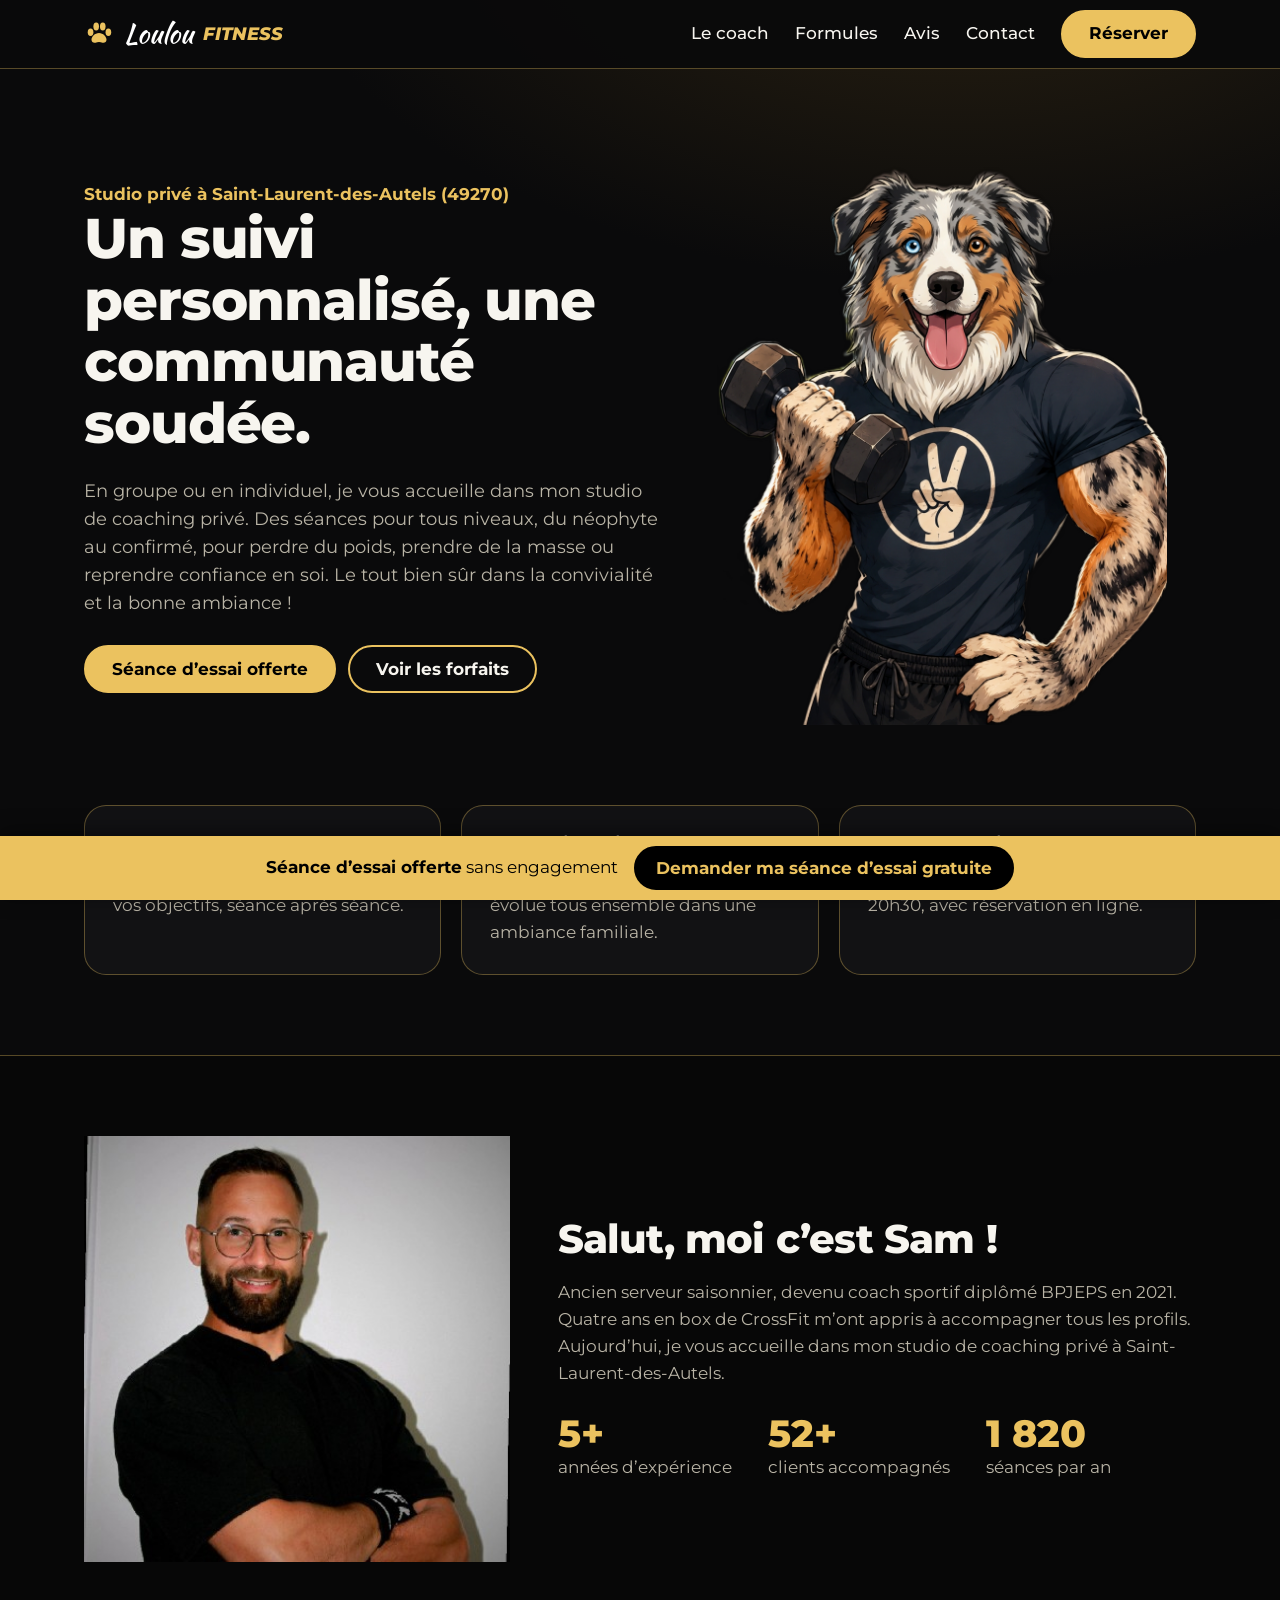
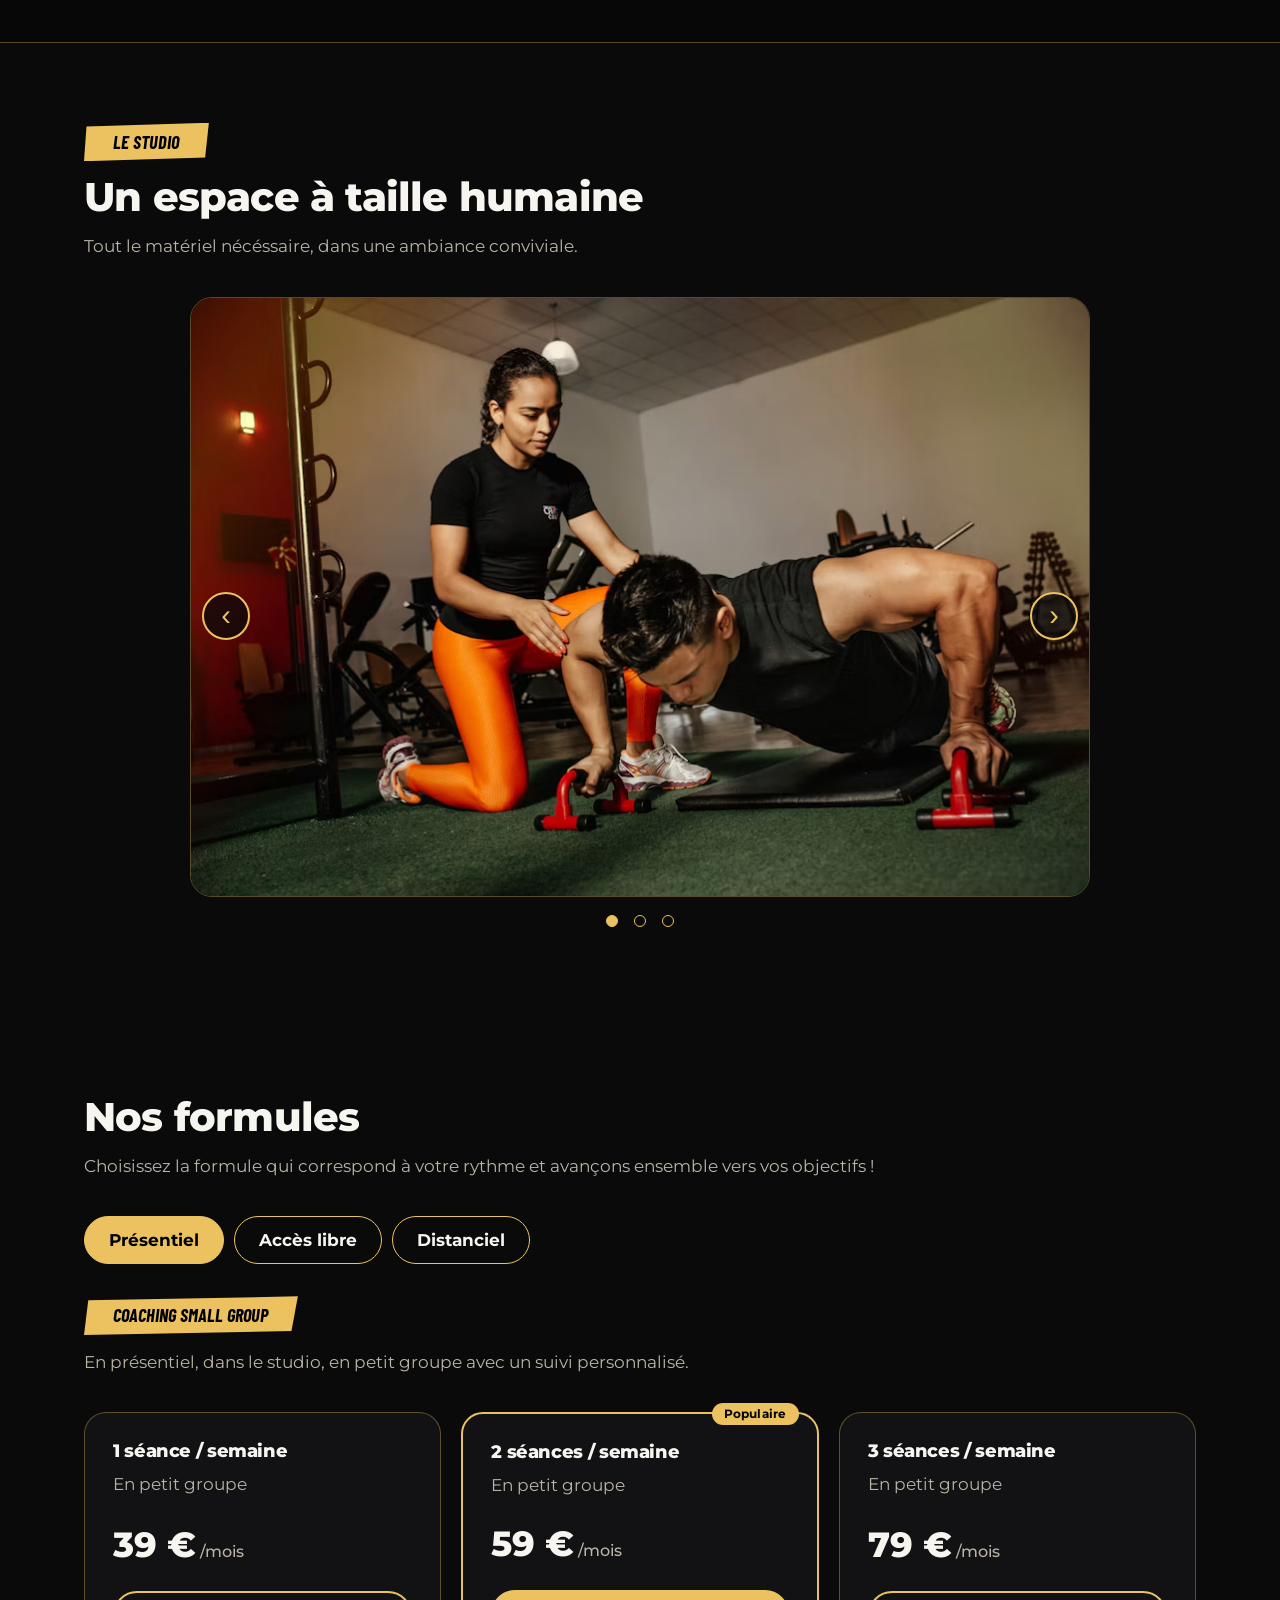
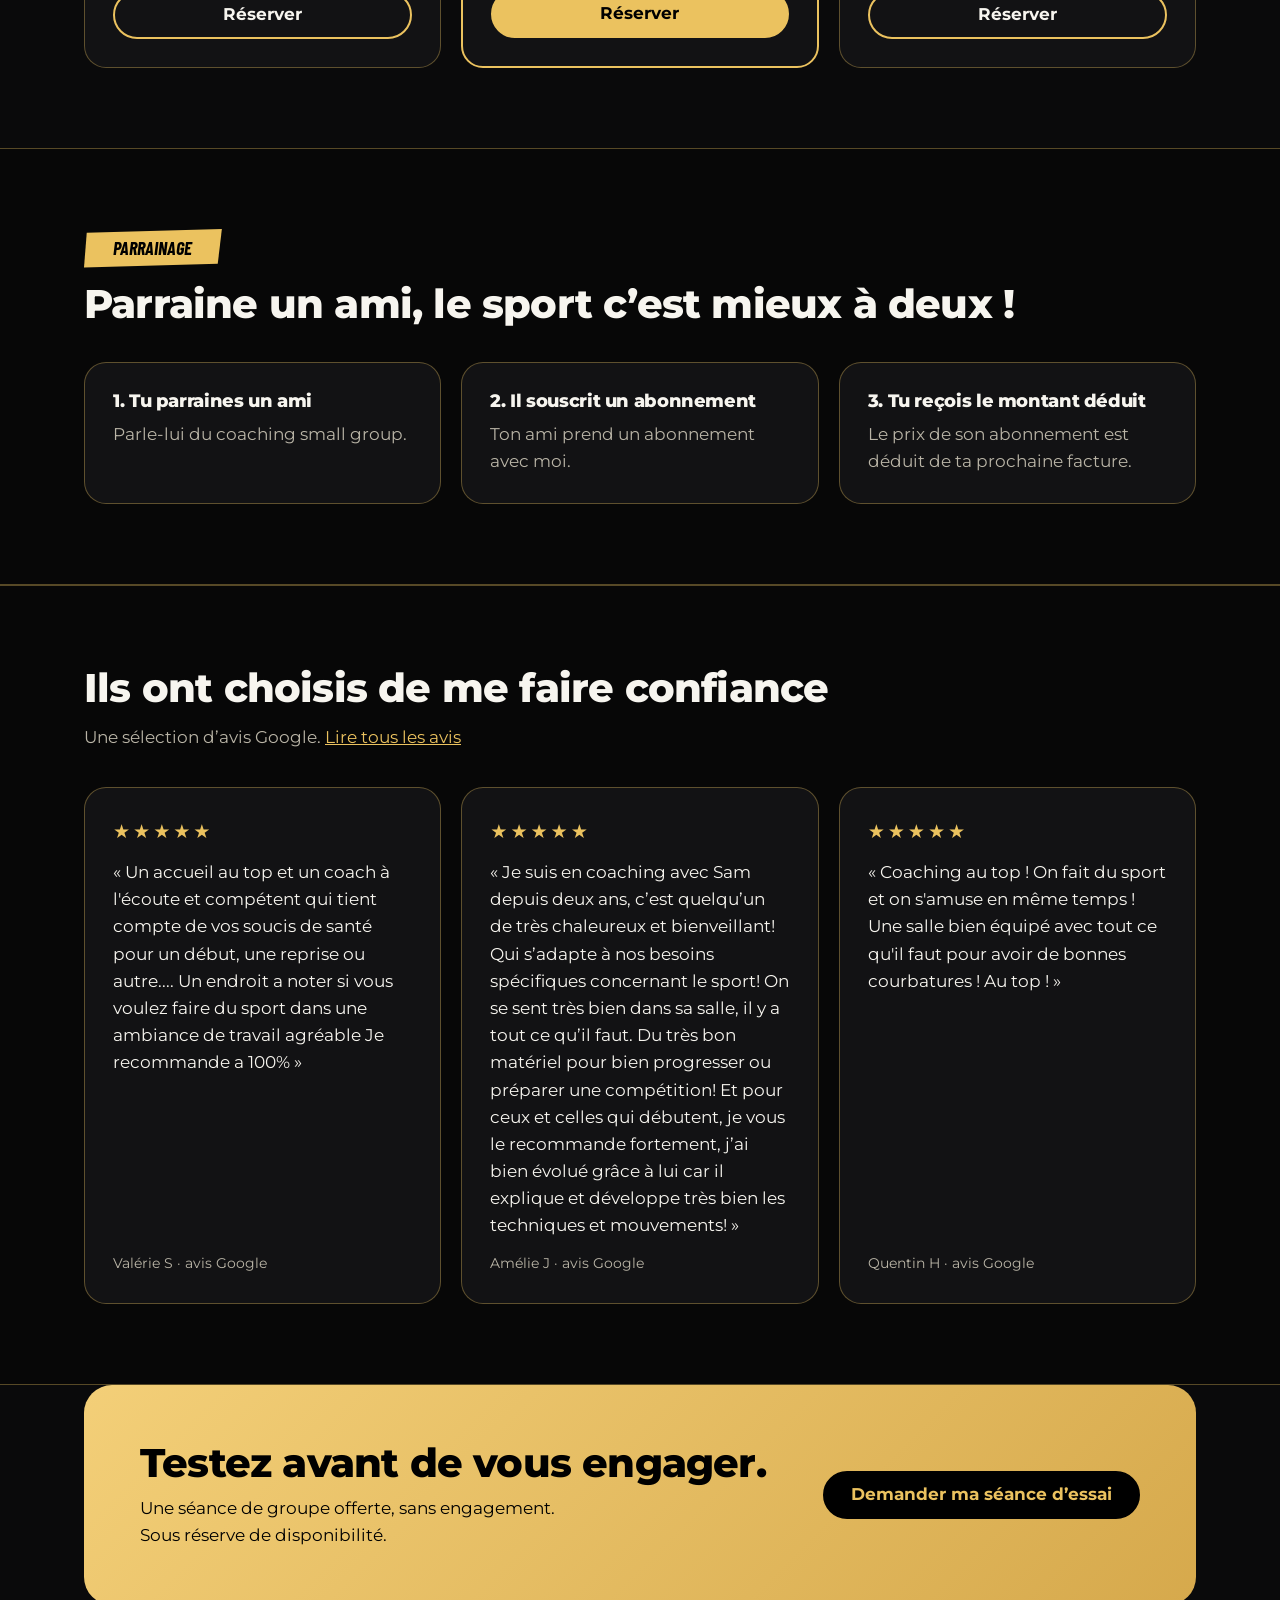
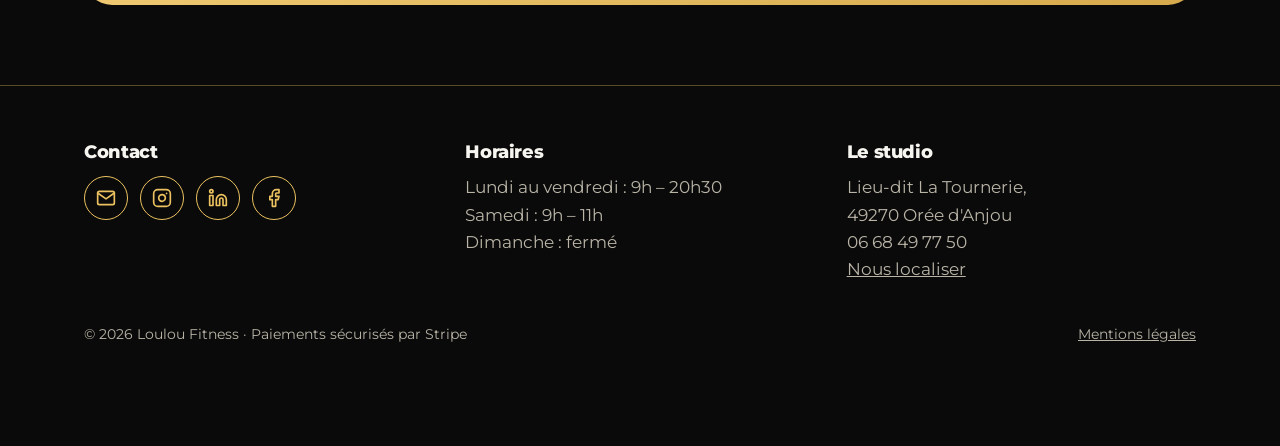
==== index.html @ 38717e37 "initialisation site vitrine 1.2_responsive" ====
<!doctype html>
<html lang="fr">
  <head>
    <meta charset="utf-8" />
    <meta name="viewport" content="width=device-width, initial-scale=1" />
    <title>Loulou Fitness | Coach sportif</title>
    <meta
      name="description"
      content="Coach sportif à Saint-Laurent-des-Autels (49270) : coaching individuel ou en petit groupe, tous niveaux, dans un studio privé. Séance d’essai offerte."
    />
    <link rel="canonical" href="https://loulou-fitness.fr/" />
    <meta name="theme-color" content="#000000" />
    <meta property="og:type" content="website" />
    <meta property="og:locale" content="fr_FR" />
    <meta
      property="og:title"
      content="Loulou Fitness – Coach sportif à Saint-Laurent-des-Autels"
    />
    <meta
      property="og:description"
      content="Coaching individuel ou en groupe, tous niveaux, studio privé. Séance d’essai offerte."
    />
    <meta property="og:url" content="https://loulou-fitness.fr/" />
    <!-- À ajouter : une image 1200x630 dans assets/og.jpg -->
    <meta
      property="og:image"
      content="https://loulou-fitness.fr/assets/og.jpg"
    />
    <link rel="icon" href="assets/loulou-fitness_img.png" type="image/png" />
    <link rel="preconnect" href="https://fonts.googleapis.com" />
    <link rel="preconnect" href="https://fonts.gstatic.com" crossorigin />
    <link
      href="https://fonts.googleapis.com/css2?family=Barlow+Condensed:ital,wght@1,700&family=Kaushan+Script&family=Montserrat:ital,wght@0,500;0,700;0,800;1,800&display=swap"
      rel="stylesheet"
    />
    <link rel="stylesheet" href="style.css" />
    <script type="application/ld+json">
      {
        "@context": "https://schema.org",
        "@type": "HealthClub",
        "name": "Loulou Fitness",
        "url": "https://loulou-fitness.fr/",
        "telephone": "+33668497750",
        "email": "samuel.b1992@gmail.com",
        "description": "Coach sportif diplômé BPJEPS : coaching individuel et en petit groupe dans un studio privé.",
        "address": {
          "@type": "PostalAddress",
          "addressLocality": "Saint-Laurent-des-Autels",
          "postalCode": "49270",
          "addressCountry": "FR"
        },
        "openingHoursSpecification": [
          {
            "@type": "OpeningHoursSpecification",
            "dayOfWeek": [
              "Monday",
              "Tuesday",
              "Wednesday",
              "Thursday",
              "Friday"
            ],
            "opens": "09:00",
            "closes": "20:30"
          },
          {
            "@type": "OpeningHoursSpecification",
            "dayOfWeek": "Saturday",
            "opens": "09:00",
            "closes": "11:00"
          }
        ],
        "sameAs": ["https://www.instagram.com/samb_coach/"]
      }
    </script>
  </head>

  <body>
    <a class="skip" href="#main">Aller au contenu</a>
    <header class="top">
      <div class="wrap">
        <a class="logo" href="/" aria-label="Loulou Fitness, accueil"
          ><svg viewBox="0 0 32 32" width="30" height="30" aria-hidden="true">
            <g fill="#ebc25f">
              <ellipse cx="7" cy="14" rx="3" ry="4" />
              <ellipse cx="13" cy="8" rx="3" ry="4.2" />
              <ellipse cx="20" cy="8" rx="3" ry="4.2" />
              <ellipse cx="26" cy="14" rx="3" ry="4" />
              <path
                d="M16 15c-4.5 0-8 4-8 7.2 0 2.6 2.2 3.6 4.3 3.1 1.2-.3 2.4-.7 3.7-.7s2.500.4 3.700.7c2.100.5 4.300-.5 4.300-3.100C24 19 20.500 15 16 15z"
              />
            </g></svg
          ><span class="script">Loulou</span> <b>FITNESS</b></a
        >
        <nav aria-label="Navigation principale">
          <a href="#coach">Le coach</a><a href="#forfaits">Formules</a
          ><a href="#avis">Avis</a><a href="#contact">Contact</a>
          <a href="https://reservation.loulou-fitness.fr" class="btn"
            >Réserver</a
          >
        </nav>
      </div>
    </header>

    <main id="main">
      <section>
        <div class="wrap hero">
          <div>
            <p class="y">
              <strong>Studio privé à Saint-Laurent-des-Autels (49270)</strong>
            </p>
            <h1>Un suivi personnalisé, une communauté soudée.</h1>
            <p class="lead muted">
              En groupe ou en individuel, je vous accueille dans mon studio de
              coaching privé. Des séances pour tous niveaux, du néophyte au
              confirmé, pour perdre du poids, prendre de la masse ou reprendre
              confiance en soi. Le tout bien sûr dans la convivialité et la
              bonne ambiance !
            </p>
            <div class="actions">
              <a class="btn" href="#essai">Séance d’essai offerte</a>
              <a class="btn ghost" href="#forfaits">Voir les forfaits</a>
            </div>
          </div>
          <img
            src="assets/loulou-fitness_img.png"
            alt="Sam, coach sportif, pendant une séance au studio"
            width="450"
            height="450"
            fetchpriority="high"
          />
        </div>
      </section>

      <section style="padding-top: 0">
        <div class="wrap grid">
          <div class="card">
            <h3>Accompagnement sur mesure</h3>
            <p>
              Je m'adapte à vos contraintes et à vos objectifs, séance après
              séance.
            </p>
          </div>
          <div class="card">
            <h3>Cadre bienveillant</h3>
            <p>
              Quel que soit votre niveau, on évolue tous ensemble dans une
              ambiance familiale.
            </p>
          </div>
          <div class="card">
            <h3>Créneaux flexibles</h3>
            <p>
              Du lundi au vendredi de 9h à 20h30, avec réservation en ligne.
            </p>
          </div>
        </div>
      </section>

      <section id="coach" class="alt-bg">
        <div class="wrap about">
          <img
            src="assets/Portrait_Sam.jpeg"
            alt="Portrait de Sam, coach sportif BPJEPS"
            width="450"
            height="450"
            loading="lazy"
          />
          <div>
            <h2>Salut, moi c’est Sam !</h2>
            <p class="muted" style="margin-top: 18px; max-width: 38em">
              Ancien serveur saisonnier, devenu coach sportif diplômé BPJEPS en
              2021. Quatre ans en box de CrossFit m’ont appris à accompagner
              tous les profils. Aujourd’hui, je vous accueille dans mon studio
              de coaching privé à Saint-Laurent-des-Autels.
            </p>
            <div class="stats">
              <div>
                <strong>5+</strong
                ><span class="muted">années d’expérience</span>
              </div>
              <div>
                <strong>52+</strong
                ><span class="muted">clients accompagnés</span>
              </div>
              <div>
                <strong>1 820</strong><span class="muted">séances par an</span>
              </div>
            </div>
          </div>
        </div>
      </section>

      <section id="studio">
        <div class="wrap">
          <div class="head">
            <span class="stroke">Le studio</span>
            <h2>Un espace à taille humaine</h2>
            <p class="muted">
              Tout le matériel nécéssaire, dans une ambiance conviviale.
            </p>
          </div>
          <div
            class="carousel"
            role="region"
            aria-roledescription="carrousel"
            aria-label="Photos du studio"
          >
            <div class="track" tabindex="0">
              <figure class="slide">
                <img
                  src="assets/photo_studio_1.avif"
                  alt="Description de la photo"
                  width="1200"
                  height="800"
                />
              </figure>
              <figure class="slide">
                <img
                  src="assets/photo_studio_2.avif"
                  alt="Description de la photo"
                  width="1200"
                  height="800"
                  loading="lazy"
                />
              </figure>
              <figure class="slide">
                <img
                  src="assets/photo_studio_3.avif"
                  alt="Description de la photo"
                  width="1200"
                  height="800"
                  loading="lazy"
                />
              </figure>
            </div>
            <button
              class="car-btn prev"
              type="button"
              aria-label="Photo précédente"
            >
              ‹
            </button>
            <button
              class="car-btn next"
              type="button"
              aria-label="Photo suivante"
            >
              ›
            </button>
            <div class="dots"></div>
          </div>
        </div>
      </section>

      <section id="forfaits">
        <div class="wrap">
          <div class="head">
            <h2>Nos formules</h2>
            <p class="muted">
              Choisissez la formule qui correspond à votre rythme et avançons
              ensemble vers vos objectifs !
            </p>
          </div>
          <div class="tabs" role="tablist" aria-label="Catégories de formules">
            <button
              class="tab"
              role="tab"
              id="tab-presentiel"
              aria-controls="presentiel"
              aria-selected="true"
            >
              Présentiel
            </button>
            <button
              class="tab"
              role="tab"
              id="tab-acces-libre"
              aria-controls="acces-libre"
              aria-selected="false"
              tabindex="-1"
            >
              Accès libre
            </button>
            <button
              class="tab"
              role="tab"
              id="tab-distanciel"
              aria-controls="distanciel"
              aria-selected="false"
              tabindex="-1"
            >
              Distanciel
            </button>
          </div>

          <div
            class="panel"
            id="presentiel"
            role="tabpanel"
            aria-labelledby="tab-presentiel"
          >
            <div class="head">
              <span class="stroke">Coaching small group</span>
              <p class="muted">
                En présentiel, dans le studio, en petit groupe avec un suivi
                personnalisé.
              </p>
            </div>
            <div class="grid plans">
              <div class="card plan">
                <h3>1 séance / semaine</h3>
                <p>En petit groupe</p>
                <div class="price">39 €<small> /mois</small></div>
                <a
                  class="btn ghost"
                  href="https://reservation.loulou-fitness.fr"
                  >Réserver</a
                >
              </div>
              <div class="card plan pop">
                <span class="badge">Populaire</span>
                <h3>2 séances / semaine</h3>
                <p>En petit groupe</p>
                <div class="price">59 €<small> /mois</small></div>
                <a class="btn" href="https://reservation.loulou-fitness.fr"
                  >Réserver</a
                >
              </div>
              <div class="card plan">
                <h3>3 séances / semaine</h3>
                <p>En petit groupe</p>
                <div class="price">79 €<small> /mois</small></div>
                <a
                  class="btn ghost"
                  href="https://reservation.loulou-fitness.fr"
                  >Réserver</a
                >
              </div>
            </div>
          </div>

          <div
            class="panel"
            id="acces-libre"
            role="tabpanel"
            aria-labelledby="tab-acces-libre"
            hidden
          >
            <div class="head">
              <span class="stroke">Accès libre</span>
              <p class="muted">
                Un accès au studio et au matériel en total autonomie.
              </p>
            </div>
            <div class="grid plans">
              <div class="card plan">
                <h3>1 séance / semaine</h3>
                <p>Accès au studio en autonomie</p>
                <div class="price">39 €<small> /mois</small></div>
                <a
                  class="btn ghost"
                  href="https://reservation.loulou-fitness.fr"
                  >Réserver</a
                >
              </div>
              <div class="card plan pop">
                <span class="badge">Populaire</span>
                <h3>2 séances / semaine</h3>
                <p>Accès au studio en autonomie</p>
                <div class="price">59 €<small> /mois</small></div>
                <a class="btn" href="https://reservation.loulou-fitness.fr"
                  >Réserver</a
                >
              </div>
              <div class="card plan">
                <h3>3 séances / semaine</h3>
                <p>Accès au studio en autonomie</p>
                <div class="price">69 €<small> /mois</small></div>
                <a
                  class="btn ghost"
                  href="https://reservation.loulou-fitness.fr"
                  >Réserver</a
                >
              </div>
            </div>
          </div>

          <div
            class="panel"
            id="distanciel"
            role="tabpanel"
            aria-labelledby="tab-distanciel"
            hidden
          >
            <div class="head">
              <span class="stroke">Distanciel</span>
              <p class="muted">
                Un programme et un suivi personnalisé en ligne
              </p>
            </div>
            <div class="grid plans">
              <div class="card plan">
                <h3>1 séance / semaine</h3>
                <p>Programme personnalisé individuel</p>
                <div class="price">39 €<small> /mois</small></div>
                <a
                  class="btn ghost"
                  href="https://reservation.loulou-fitness.fr"
                  >Réserver</a
                >
              </div>
              <div class="card plan pop">
                <span class="badge">Populaire</span>
                <h3>2 à 3 séances / semaine</h3>
                <p>Programme personnalisé individuel</p>
                <div class="price">79 €<small> /mois</small></div>
                <a class="btn" href="https://reservation.loulou-fitness.fr"
                  >Réserver</a
                >
              </div>
              <div class="card plan">
                <h3>4 à 5 séances / semaine</h3>
                <p>Programme personnalisé individuel</p>
                <div class="price">120 €<small> /mois</small></div>
                <a
                  class="btn ghost"
                  href="https://reservation.loulou-fitness.fr"
                  >Réserver</a
                >
              </div>
            </div>
          </div>
        </div>
      </section>

      <section id="parrainage" class="alt-bg">
        <div class="wrap">
          <div class="head">
            <span class="stroke">Parrainage</span>
            <h2>Parraine un ami, le sport c’est mieux à deux !</h2>
          </div>
          <div class="grid">
            <div class="card">
              <h3>1. Tu parraines un ami</h3>
              <p>Parle-lui du coaching small group.</p>
            </div>
            <div class="card">
              <h3>2. Il souscrit un abonnement</h3>
              <p>Ton ami prend un abonnement avec moi.</p>
            </div>
            <div class="card">
              <h3>3. Tu reçois le montant déduit</h3>
              <p>
                Le prix de son abonnement est déduit de ta prochaine facture.
              </p>
            </div>
          </div>
        </div>
      </section>

      <section id="avis" class="alt-bg">
        <div class="wrap">
          <div class="head">
            <h2>Ils ont choisis de me faire confiance</h2>
            <p class="muted">
              Une sélection d’avis Google.
              <a
                class="y"
                href="https://www.google.com/maps/place/Loulou+Fitness+-+Coach+Sportif+-+Small+Group/@47.2650863,-1.1939111,14934m/data=!3m1!1e3!4m8!3m7!1s0x48060fe608d5f233:0xdbdd359507353f43!8m2!3d47.2816288!4d-1.1493379!9m1!1b1!16s%2Fg%2F11z_flt7z6?authuser=0&entry=ttu&g_ep=EgoyMDI2MTExMC4wIKXMDSoASAFQAw%3D%3D"
                target="_blank"
                rel="noopener"
                >Lire tous les avis
              </a>
            </p>
          </div>
          <div
            class="grid reviews"
            tabindex="0"
            role="region"
            aria-label="Avis clients"
          >
            <figure class="card rv" style="margin: 0">
              <div class="stars" role="img" aria-label="5 étoiles sur 5">
                ★★★★★
              </div>
              <blockquote>
                « Un accueil au top et un coach à l'écoute et compétent qui
                tient compte de vos soucis de santé pour un début, une reprise
                ou autre.... Un endroit a noter si vous voulez faire du sport
                dans une ambiance de travail agréable Je recommande a 100% »
              </blockquote>
              <figcaption>Valérie S · avis Google</figcaption>
            </figure>
            <figure class="card rv" style="margin: 0">
              <div class="stars" role="img" aria-label="5 étoiles sur 5">
                ★★★★★
              </div>
              <blockquote>
                « Je suis en coaching avec Sam depuis deux ans, c’est quelqu’un
                de très chaleureux et bienveillant! Qui s’adapte à nos besoins
                spécifiques concernant le sport! On se sent très bien dans sa
                salle, il y a tout ce qu’il faut. Du très bon matériel pour bien
                progresser ou préparer une compétition! Et pour ceux et celles
                qui débutent, je vous le recommande fortement, j’ai bien évolué
                grâce à lui car il explique et développe très bien les
                techniques et mouvements! »
              </blockquote>
              <figcaption>Amélie J · avis Google</figcaption>
            </figure>
            <figure class="card rv" style="margin: 0">
              <div class="stars" role="img" aria-label="5 étoiles sur 5">
                ★★★★★
              </div>
              <blockquote>
                « Coaching au top ! On fait du sport et on s'amuse en même temps
                ! Une salle bien équipé avec tout ce qu'il faut pour avoir de
                bonnes courbatures ! Au top ! »
              </blockquote>
              <figcaption>Quentin H · avis Google</figcaption>
            </figure>
          </div>
        </div>
      </section>

      <section id="essai" style="padding-top: 0">
        <div class="wrap">
          <div class="band">
            <div>
              <h2>Testez avant de vous engager.</h2>
              <p>
                Une séance de groupe offerte, sans engagement.

                <br />Sous réserve de disponibilité.
              </p>
            </div>
            <a class="btn dark" href="https://reservation.loulou-fitness.fr"
              >Demander ma séance d’essai</a
            >
          </div>
        </div>
      </section>
    </main>

    <footer id="contact">
      <div class="wrap">
        <div class="grid">
          <div>
            <h3>Contact</h3>
            <div class="socials">
              <a
                href="mailto:samuel.b1992@gmail.com"
                target="_blank"
                aria-label="Envoyer un e-mail"
                title="samuel.b1992@gmail.com"
                ><svg viewBox="0 0 24 24" aria-hidden="true">
                  <path
                    d="M4 4h16c1.1 0 2 .9 2 2v12c0 1.1-.9 2-2 2H4c-1.1 0-2-.9-2-2V6c0-1.1.9-2 2-2z"
                  />
                  <polyline points="22,6 12,13 2,6" /></svg
              ></a>
              <a
                href="https://www.instagram.com/louloufiitness/"
                target="_blank"
                rel="noopener"
                aria-label="Instagram"
                ><svg viewBox="0 0 24 24" aria-hidden="true">
                  <rect x="2" y="2" width="20" height="20" rx="5" ry="5" />
                  <path d="M16 11.37A4 4 0 1 1 12.63 8 4 4 0 0 1 16 11.37z" />
                  <line x1="17.5" y1="6.5" x2="17.51" y2="6.5" /></svg
              ></a>
              <a
                href="https://www.linkedin.com/in/samuel-bougeard-624359366/"
                target="_blank"
                rel="noopener"
                aria-label="LinkedIn"
                ><svg viewBox="0 0 24 24" aria-hidden="true">
                  <path
                    d="M16 8a6 6 0 0 1 6 6v7h-4v-7a2 2 0 0 0-2-2 2 2 0 0 0-2 2v7h-4v-7a6 6 0 0 1 6-6z"
                  />
                  <rect x="2" y="9" width="4" height="12" />
                  <circle cx="4" cy="4" r="2" /></svg
              ></a>
              <a
                href="https://www.facebook.com/samuel.bougeard.1"
                target="_blank"
                rel="noopener"
                aria-label="Facebook"
                ><svg viewBox="0 0 24 24" aria-hidden="true">
                  <path
                    d="M18 2h-3a5 5 0 0 0-5 5v3H7v4h3v8h4v-8h3l1-4h-4V7a1 1 0 0 1 1-1h3z"
                  /></svg
              ></a>
            </div>
          </div>
          <div>
            <h3>Horaires</h3>
            <ul>
              <li>Lundi au vendredi : 9h – 20h30</li>
              <li>Samedi : 9h – 11h</li>
              <li>Dimanche : fermé</li>
            </ul>
          </div>
          <div>
            <h3>Le studio</h3>
            <p>
              Lieu-dit La Tournerie, <br />
              49270 Orée d'Anjou <br />
              <a id="tel" href="tel:+33668497750">06 68 49 77 50</a><br />
              <a
                href="https://www.google.com/maps/place/Loulou+Fitness+-+Coach+Sportif+-+Small+Group/@47.3127437,-1.2188077,16271m/data=!3m1!1e3!4m6!3m5!1s0x48060fe608d5f233:0xdbdd359507353f43!8m2!3d47.2816288!4d-1.1493379!16s%2Fg%2F11z_flt7z6?authuser=0&entry=ttu&g_ep=EgoyMDI2MTExMC4wIKXMDSoASAFQAw%3D%3D"
                rel="noopener"
                target="_blank"
                >Nous localiser</a
              >
            </p>
          </div>
        </div>
        <div class="legal">
          <span>© 2026 Loulou Fitness · Paiements sécurisés par Stripe</span
          ><a href="mentions-legales.html">Mentions légales</a>
        </div>
      </div>
    </footer>

    <div class="trial" role="region" aria-label="Séance d’essai">
      <p>
        <strong>Séance d’essai offerte</strong> <span>sans engagement</span>
      </p>
      <a class="btn dark" href="https://reservation.loulou-fitness.fr"
        >Demander ma séance d’essai gratuite</a
      >
    </div>
    <script>
      document.addEventListener("DOMContentLoaded", function () {
        var bar = document.querySelector(".trial"),
          band =
            document.querySelector("#essai .band") ||
            document.getElementById("essai");
        if (!bar || !band || !("IntersectionObserver" in window)) return;
        new IntersectionObserver(function (entries) {
          bar.classList.toggle("is-off", entries[0].isIntersecting);
        }).observe(band);
      });
    </script>
    <script>
      (function () {
        var tabs = [].slice.call(document.querySelectorAll('[role="tab"]'));
        if (!tabs.length) return;
        function show(id) {
          tabs.forEach(function (t) {
            var on = t.getAttribute("aria-controls") === id;
            t.setAttribute("aria-selected", on);
            t.tabIndex = on ? 0 : -1;
            var p = document.getElementById(t.getAttribute("aria-controls"));
            if (p) p.hidden = !on;
          });
        }
        tabs.forEach(function (t, i) {
          t.addEventListener("click", function () {
            show(t.getAttribute("aria-controls"));
          });
          t.addEventListener("keydown", function (e) {
            var n =
              e.key === "ArrowRight"
                ? i + 1
                : e.key === "ArrowLeft"
                  ? i - 1
                  : null;
            if (n === null) return;
            var nt = tabs[(n + tabs.length) % tabs.length];
            nt.focus();
            nt.click();
          });
        });
        var h = location.hash.slice(1);
        show(
          tabs.some(function (t) {
            return t.getAttribute("aria-controls") === h;
          })
            ? h
            : tabs[0].getAttribute("aria-controls"),
        );
      })();
    </script>
    <script>
      (function () {
        var c = document.querySelector(".carousel");
        if (!c) return;
        var tr = c.querySelector(".track"),
          sl = [].slice.call(tr.children),
          dots = c.querySelector(".dots"),
          bs = [];
        function cur() {
          return Math.round(tr.scrollLeft / tr.clientWidth);
        }
        function go(i) {
          i = (i + sl.length) % sl.length;
          tr.scrollTo({ left: i * tr.clientWidth });
        }
        function upd() {
          var i = cur();
          bs.forEach(function (b, k) {
            b.setAttribute("aria-current", k === i);
          });
        }
        sl.forEach(function (_, i) {
          var b = document.createElement("button");
          b.type = "button";
          b.setAttribute(
            "aria-label",
            "Photo " + (i + 1) + " sur " + sl.length,
          );
          b.addEventListener("click", function () {
            go(i);
          });
          dots.appendChild(b);
          bs.push(b);
        });
        c.querySelector(".prev").addEventListener("click", function () {
          go(cur() - 1);
        });
        c.querySelector(".next").addEventListener("click", function () {
          go(cur() + 1);
        });
        tr.addEventListener("scroll", upd, { passive: true });
        upd();
      })();
    </script>
  </body>
</html>
---- style.css ----
:root {
  --bg: #0a0a0b;
  --panel: #121214;
  --line: rgba(235, 194, 95, 0.35);
  --ink: #f7f5ef;
  --mute: #b9b4a6;
  --gold: #ebc25f;
}
* {
  box-sizing: border-box;
}
html {
  scroll-behavior: smooth;
  scroll-padding-top: 80px;
}
body {
  margin: 0;
  color: var(--ink);
  font:
    400 17px/1.6 Montserrat,
    system-ui,
    -apple-system,
    "Segoe UI",
    Arial,
    sans-serif;
  background:
    radial-gradient(1100px 600px at 75% -10%, #2b2212 0, var(--bg) 62%) fixed,
    var(--bg);
}
h1,
h2,
h3 {
  margin: 0;
  font-weight: 800;
  letter-spacing: -0.02em;
  line-height: 1.1;
}
h1 {
  font-size: clamp(2rem, 4.8vw, 3.5rem);
}
h2 {
  font-size: clamp(1.7rem, 3.6vw, 2.5rem);
}
h3 {
  font-size: 1.15rem;
}
p {
  margin: 0;
}
a {
  color: inherit;
}
#tel {
  text-decoration: none;
}
a:focus-visible,
button:focus-visible {
  outline: 3px solid var(--gold);
  outline-offset: 3px;
}
.skip {
  position: absolute;
  left: -999px;
  top: 8px;
  background: var(--gold);
  color: #000;
  padding: 8px 14px;
  border-radius: 8px;
  z-index: 20;
}
.skip:focus {
  left: 8px;
}
.wrap {
  max-width: 1160px;
  margin: 0 auto;
  padding: 0 24px;
}
.muted {
  color: var(--mute);
}
.y {
  color: var(--gold);
}
.script {
  font-family: "Kaushan Script", "Segoe Script", cursive;
  font-weight: 400;
}
.stroke {
  display: inline-block;
  background: var(--gold);
  color: #000;
  font:
    italic 700 1.15rem/1 "Barlow Condensed",
    "Arial Narrow",
    sans-serif;
  text-transform: uppercase;
  padding: 0.55em 1.6em;
  clip-path: polygon(2% 10%, 100% 0, 97% 90%, 0 100%);
}
.btn {
  display: inline-flex;
  align-items: center;
  justify-content: center;
  min-height: 48px;
  padding: 0 26px;
  border-radius: 999px;
  font-weight: 700;
  text-decoration: none;
  background: var(--gold);
  color: #000;
  border: 2px solid var(--gold);
}
.btn:hover {
  background: #fff;
  border-color: #fff;
}
.btn.ghost {
  background: transparent;
  color: var(--ink);
  border-color: var(--gold);
}
.btn.ghost:hover {
  background: var(--gold);
  color: #000;
}
.btn.dark {
  background: #000;
  color: var(--gold);
  border-color: #000;
}
.btn.dark:hover {
  background: #1a1a1a;
}
header.top {
  border-bottom: 1px solid var(--line);
  position: sticky;
  top: 0;
  background: rgba(10, 10, 11, 0.95);
  z-index: 10;
}
.top .wrap {
  display: flex;
  align-items: center;
  justify-content: space-between;
  gap: 16px;
  min-height: 68px;
}
.logo {
  display: flex;
  align-items: center;
  gap: 10px;
  text-decoration: none;
  font-size: 1.5rem;
  line-height: 1;
}
.logo .script {
  color: #fff;
  font-size: 1.7rem;
}
.logo b {
  color: var(--gold);
  font-style: italic;
  font-weight: 800;
  font-size: 1.15rem;
}
nav {
  display: flex;
  align-items: center;
  gap: 26px;
}
nav a:not(.btn) {
  text-decoration: none;
  font-weight: 500;
}
nav a:not(.btn):hover {
  color: var(--gold);
}
section {
  padding: 80px 0;
}
.hero {
  display: grid;
  grid-template-columns: 1.1fr 0.9fr;
  gap: 48px;
  align-items: center;
}
.hero .lead {
  font-size: 1.1rem;
  max-width: 34em;
  margin: 22px 0 28px;
}
.actions {
  display: flex;
  flex-wrap: wrap;
  gap: 12px;
}
.ph {
  background: var(--panel);
  color: var(--mute);
  border: 1px dashed var(--line);
  border-radius: 24px;
  min-height: 440px;
  display: flex;
  align-items: center;
  justify-content: center;
  text-align: center;
  padding: 24px;
}
.grid {
  display: grid;
  grid-template-columns: repeat(auto-fit, minmax(240px, 1fr));
  gap: 20px;
}
.card {
  background: var(--panel);
  border: 1px solid var(--line);
  border-radius: 22px;
  padding: 28px;
}
.card p {
  color: var(--mute);
  margin-top: 10px;
}
.card.pop {
  border: 2px solid var(--gold);
}
.about {
  display: grid;
  grid-template-columns: 0.8fr 1.2fr;
  gap: 48px;
  align-items: center;
}
.stats {
  display: flex;
  flex-wrap: wrap;
  gap: 36px;
  margin-top: 28px;
}
.stats strong {
  display: block;
  font-size: 2.4rem;
  line-height: 1;
  color: var(--gold);
  font-weight: 800;
}
.alt-bg {
  background: rgba(0, 0, 0, 0.35);
  border-block: 1px solid var(--line);
}
.head {
  margin-bottom: 36px;
  display: flex;
  flex-direction: column;
  gap: 14px;
  align-items: flex-start;
}
.pills {
  display: grid;
  gap: 14px;
  max-width: 720px;
}
.pill {
  display: flex;
  align-items: center;
  justify-content: space-between;
  gap: 16px;
  border: 1.5px solid var(--gold);
  border-radius: 999px;
  padding: 14px 18px 14px 28px;
  background: rgba(0, 0, 0, 0.45);
  font-weight: 500;
}
.pill b {
  color: var(--gold);
  font-weight: 800;
}
.pill strong {
  background: var(--gold);
  color: #000;
  font:
    italic 800 1.5rem/1 Montserrat,
    sans-serif;
  padding: 0.45em 1em;
  clip-path: polygon(3% 8%, 100% 0, 96% 92%, 0 100%);
  white-space: nowrap;
}
.pill small {
  font-size: 0.75rem;
  font-weight: 700;
}
.price {
  font-size: 2.2rem;
  font-weight: 800;
  margin: 16px 0 18px;
}
.price small {
  font-size: 1rem;
  font-weight: 500;
  color: var(--mute);
}
.stars {
  color: var(--gold);
  letter-spacing: 0.15em;
  font-size: 1.2rem;
}
.rv blockquote {
  margin: 12px 0;
  color: var(--ink);
}
.rv figcaption {
  color: var(--mute);
  font-size: 0.9rem;
}
.band {
  background: linear-gradient(135deg, #f3cf78, #d6a94c);
  color: #000;
  border-radius: 28px;
  padding: 56px;
  display: flex;
  flex-wrap: wrap;
  gap: 24px;
  align-items: center;
  justify-content: space-between;
}
.band p {
  margin-top: 10px;
  max-width: 32em;
}
.cta-row {
  margin-top: 28px;
  display: flex;
  flex-wrap: wrap;
  gap: 12px;
}
footer {
  border-top: 1px solid var(--line);
  padding: 56px 0 100px;
}
footer .grid {
  grid-template-columns: repeat(auto-fit, minmax(220px, 1fr));
  gap: 32px;
}
footer h3 {
  margin-bottom: 12px;
}
footer p,
footer li {
  color: var(--mute);
}
footer ul {
  list-style: none;
  margin: 0;
  padding: 0;
}
.legal {
  margin-top: 40px;
  display: flex;
  flex-wrap: wrap;
  gap: 16px;
  justify-content: space-between;
  font-size: 0.9rem;
  color: var(--mute);
}
.bar {
  display: none;
}
.prose {
  max-width: 720px;
}
.prose h2 {
  margin: 36px 0 10px;
  font-size: 1.5rem;
}
.prose p {
  margin-bottom: 12px;
  color: var(--mute);
}
@media (max-width: 860px) {
  section {
    padding: 56px 0;
  }
  .hero,
  .about {
    grid-template-columns: 1fr;
    gap: 32px;
  }
  .ph {
    min-height: 260px;
  }
  nav a:not(.btn) {
    display: none;
  }
  .band {
    padding: 32px 24px;
  }
  .pill {
    padding: 12px 12px 12px 20px;
  }
  .pill strong {
    font-size: 1.2rem;
  }
  .bar {
    display: flex;
    position: fixed;
    left: 0;
    right: 0;
    bottom: 0;
    gap: 10px;
    padding: 10px 16px;
    background: #000;
    border-top: 1px solid var(--line);
    z-index: 10;
  }
  .bar .btn {
    flex: 1;
    min-height: 48px;
    padding: 0 12px;
  }
}
@media (prefers-reduced-motion: reduce) {
  html {
    scroll-behavior: auto;
  }
}
.reviews {
  grid-template-columns: repeat(3, 1fr);
}
.rv {
  display: flex;
  flex-direction: column;
}
.rv figcaption {
  margin-top: auto;
}
@media (max-width: 860px) {
  .reviews {
    display: flex;
    overflow-x: auto;
    scroll-snap-type: x mandatory;
    gap: 16px;
    padding-bottom: 12px;
  }
  .reviews .rv {
    flex: 0 0 85%;
    scroll-snap-align: start;
  }
}

.trial {
  position: fixed;
  left: 0;
  right: 0;
  bottom: 0;
  z-index: 15;
  display: flex;
  align-items: center;
  justify-content: center;
  gap: 16px;
  padding: 10px 16px;
  background: var(--gold);
  color: #000;
  box-shadow: 0 -4px 20px rgba(0, 0, 0, 0.45);
}

.trial p {
  margin: 0;
}
.trial .btn {
  min-height: 44px;
  padding: 0 20px;
  line-height: 1.2;
  text-align: center;
}
.trial .btn.ghost {
  color: #000;
  border-color: #000;
  background: transparent;
}
.trial .btn.ghost:hover {
  background: #000;
  color: var(--gold);
}
@media (max-width: 560px) {
  .trial {
    gap: 10px;
  }
  .trial p {
    display: none;
  }
  .trial .btn {
    flex: 1;
    padding: 0 10px;
  }
}
.gallery {
  display: grid;
  grid-template-columns: repeat(3, 1fr);
  gap: 16px;
}
.gallery figure {
  margin: 0;
}
.gallery img {
  display: block;
  width: 100%;
  aspect-ratio: 4/3;
  object-fit: cover;
  border-radius: 20px;
  border: 1px solid var(--line);
}
@media (max-width: 860px) {
  .gallery {
    grid-template-columns: repeat(2, 1fr);
    gap: 10px;
  }
}
.trial {
  transition:
    transform 0.25s ease,
    visibility 0.25s;
}
.trial.is-off {
  transform: translateY(110%);
  visibility: hidden;
}
@media (prefers-reduced-motion: reduce) {
  .trial {
    transition: none;
  }
}
.tabs {
  display: flex;
  flex-wrap: wrap;
  gap: 10px;
}
.tab {
  font: inherit;
  font-weight: 700;
  color: var(--ink);
  background: transparent;
  border: 1.5px solid var(--gold);
  border-radius: 999px;
  min-height: 48px;
  padding: 0 24px;
  cursor: pointer;
}
.tab:hover {
  background: rgba(235, 194, 95, 0.18);
}
.tab[aria-selected="true"] {
  background: var(--gold);
  color: #000;
}
@media (max-width: 560px) {
  .tabs {
    display: grid;
    grid-template-columns: repeat(3, 1fr);
  }
  .tab {
    padding: 0 8px;
    font-size: 0.9rem;
  }
}
.panel {
  margin-top: 32px;
}

.carousel {
  position: relative;
  max-width: 900px;
  margin: 0 auto;
}
.track {
  display: flex;
  overflow-x: auto;
  scroll-snap-type: x mandatory;
  scroll-behavior: smooth;
  scrollbar-width: none;
  border-radius: 22px;
  border: 1px solid var(--line);
}
.track::-webkit-scrollbar {
  display: none;
}
.slide {
  flex: 0 0 100%;
  margin: 0;
  scroll-snap-align: center;
}
.slide img {
  display: block;
  width: 100%;
  aspect-ratio: 3/2;
  object-fit: cover;
}
.car-btn {
  position: absolute;
  top: calc(50% - 24px);
  width: 48px;
  height: 48px;
  border-radius: 50%;
  border: 2px solid var(--gold);
  background: rgba(10, 10, 11, 0.75);
  color: var(--gold);
  font-size: 1.8rem;
  line-height: 1;
  cursor: pointer;
}
.car-btn:hover {
  background: var(--gold);
  color: #000;
}
.car-btn.prev {
  left: 12px;
}
.car-btn.next {
  right: 12px;
}
.dots {
  display: flex;
  justify-content: center;
  margin-top: 10px;
}
.dots button {
  width: 28px;
  height: 28px;
  border: 0;
  background: none;
  padding: 0;
  position: relative;
  cursor: pointer;
}
.dots button::before {
  content: "";
  position: absolute;
  inset: 8px;
  border-radius: 50%;
  border: 1.5px solid var(--gold);
}
.dots button[aria-current="true"]::before {
  background: var(--gold);
}
@media (max-width: 560px) {
  .car-btn {
    display: none;
  }
}
@media (prefers-reduced-motion: reduce) {
  .track {
    scroll-behavior: auto;
  }
}
.plans {
  grid-template-columns: repeat(auto-fit, minmax(220px, 1fr));
}
.plan {
  display: flex;
  flex-direction: column;
  align-items: flex-start;
}
.plan .price {
  margin: auto 0 18px;
  padding-top: 16px;
}
.plan .btn {
  width: 100%;
}
.badge {
  display: inline-block;
  background: var(--gold);
  color: #000;
  font-weight: 700;
  font-size: 0.85rem;
  padding: 2px 12px;
  border-radius: 999px;
  margin-bottom: 10px;
}
.plan {
  position: relative;
}
.plan .badge {
  position: absolute;
  top: -11px;
  right: 18px;
  margin: 0;
  padding: 3px 12px;
  font-size: 0.72rem;
  line-height: 1.4;
  letter-spacing: 0.02em;
}
.contact {
  display: grid;
  gap: 6px;
}
.contact a {
  display: flex;
  align-items: center;
  gap: 12px;
  min-height: 44px;
  text-decoration: none;
  color: var(--ink);
  overflow-wrap: anywhere;
}
.contact a:hover {
  color: var(--gold);
}
.contact .ico {
  flex: 0 0 40px;
  height: 40px;
  display: grid;
  place-items: center;
  border: 1.5px solid var(--gold);
  border-radius: 50%;
  color: var(--gold);
  transition:
    background 0.2s,
    color 0.2s;
}
.contact .ico svg {
  width: 18px;
  height: 18px;
  fill: none;
  stroke: currentColor;
  stroke-width: 2;
  stroke-linecap: round;
  stroke-linejoin: round;
}
.contact a:hover .ico,
.contact a:focus-visible .ico {
  background: var(--gold);
  color: #000;
}
@media (prefers-reduced-motion: reduce) {
  .contact .ico {
    transition: none;
  }
}
.socials {
  display: flex;
  gap: 12px;
  margin-top: 14px;
}
.socials a {
  width: 44px;
  height: 44px;
  display: grid;
  place-items: center;
  border: 1.5px solid var(--gold);
  border-radius: 50%;
  color: var(--gold);
  transition:
    background 0.2s,
    color 0.2s;
}
.socials a:hover,
.socials a:focus-visible {
  background: var(--gold);
  color: #000;
}
.socials svg {
  width: 20px;
  height: 20px;
  fill: none;
  stroke: currentColor;
  stroke-width: 2;
  stroke-linecap: round;
  stroke-linejoin: round;
}
@media (prefers-reduced-motion: reduce) {
  .socials a {
    transition: none;
  }
}
img {
  max-width: 100%;
  height: auto;
}
.hero > *,
.about > * {
  min-width: 0;
}
.hero {
  grid-template-columns: minmax(0, 1.1fr) minmax(0, 0.9fr);
}
.about {
  grid-template-columns: minmax(0, 0.8fr) minmax(0, 1.2fr);
}
img {
  max-width: 100%;
  height: auto;
}
@media (max-width: 860px) {
  .hero,
  .about {
    grid-template-columns: minmax(0, 1fr);
  }
}
.logo {
  white-space: nowrap;
}
@media (max-width: 560px) {
  .top .wrap {
    padding: 0 16px;
    gap: 10px;
  }
  .logo {
    font-size: 1.2rem;
    gap: 8px;
  }
  .logo svg {
    width: 24px;
    height: 24px;
  }
  .logo .script {
    font-size: 1.4rem;
  }
  .logo b {
    font-size: 0.95rem;
  }
  nav .btn {
    min-height: 40px;
    padding: 0 16px;
    font-size: 0.95rem;
  }
}
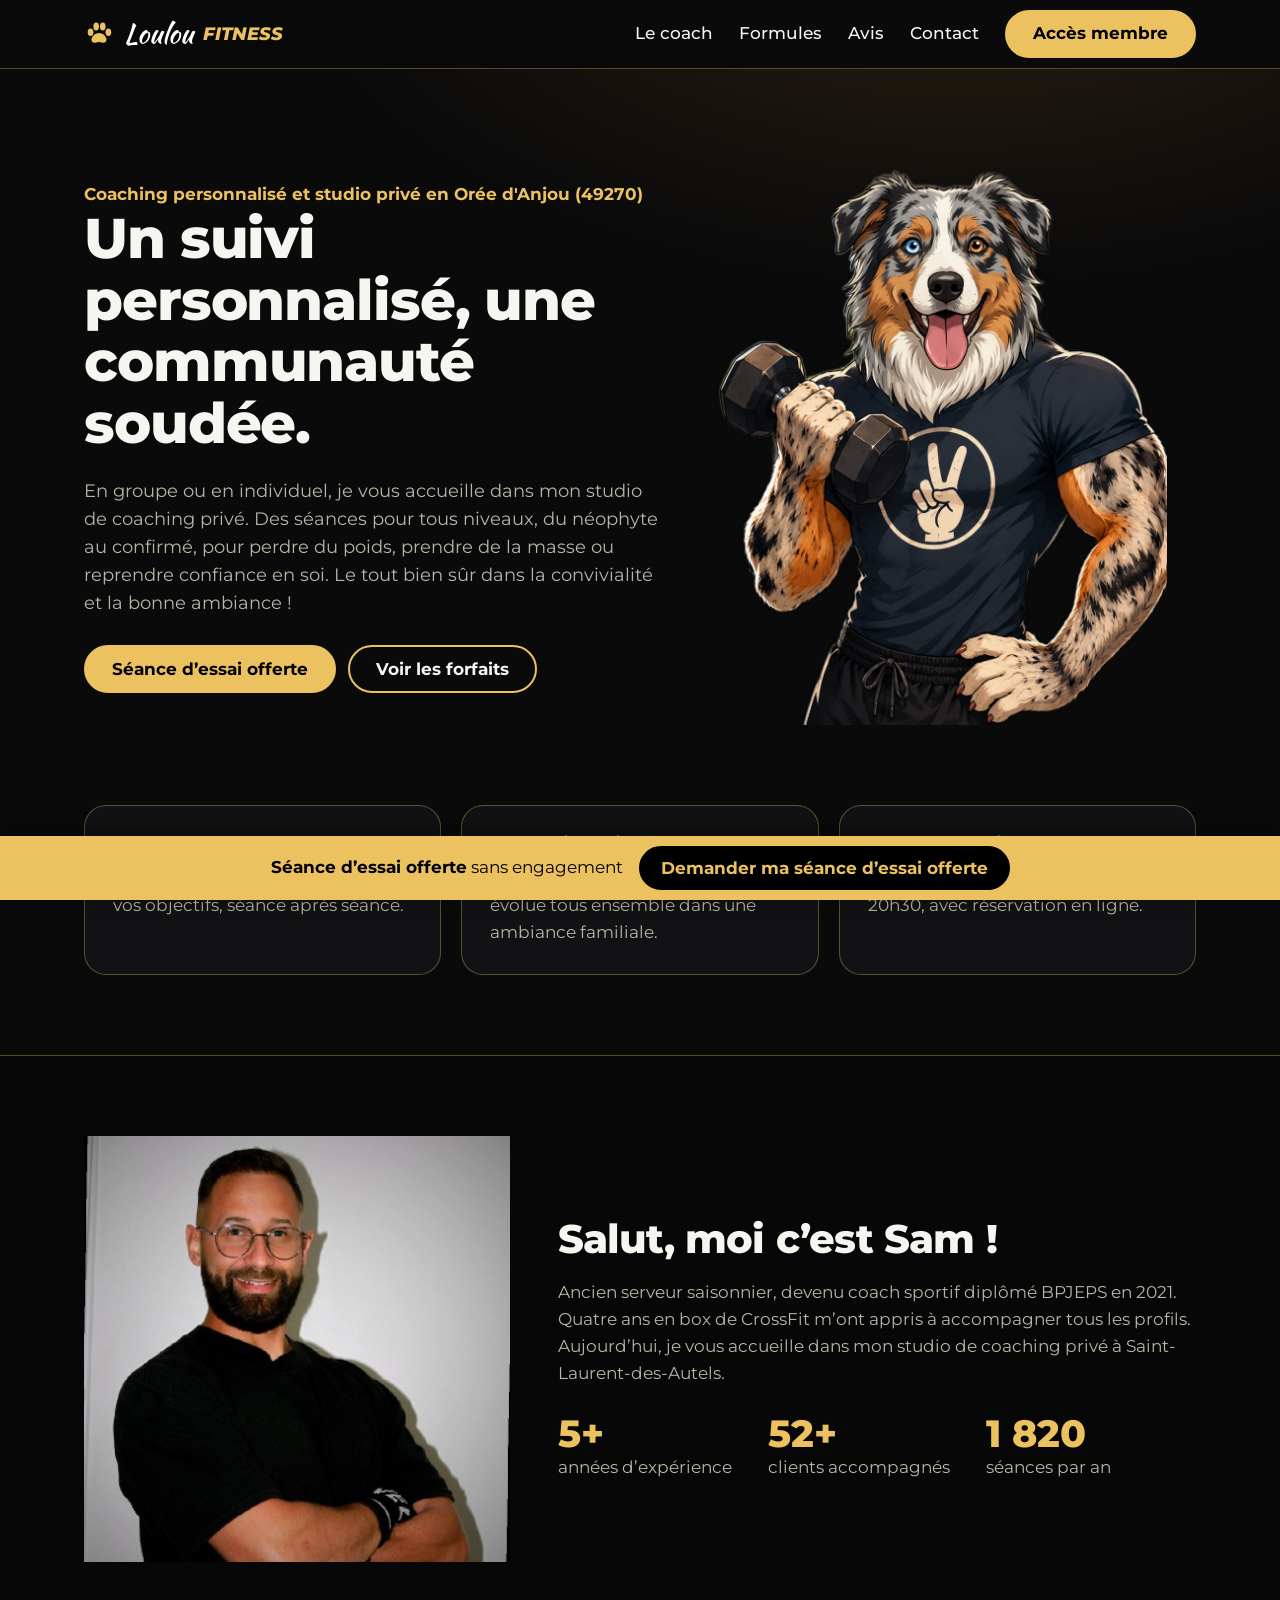
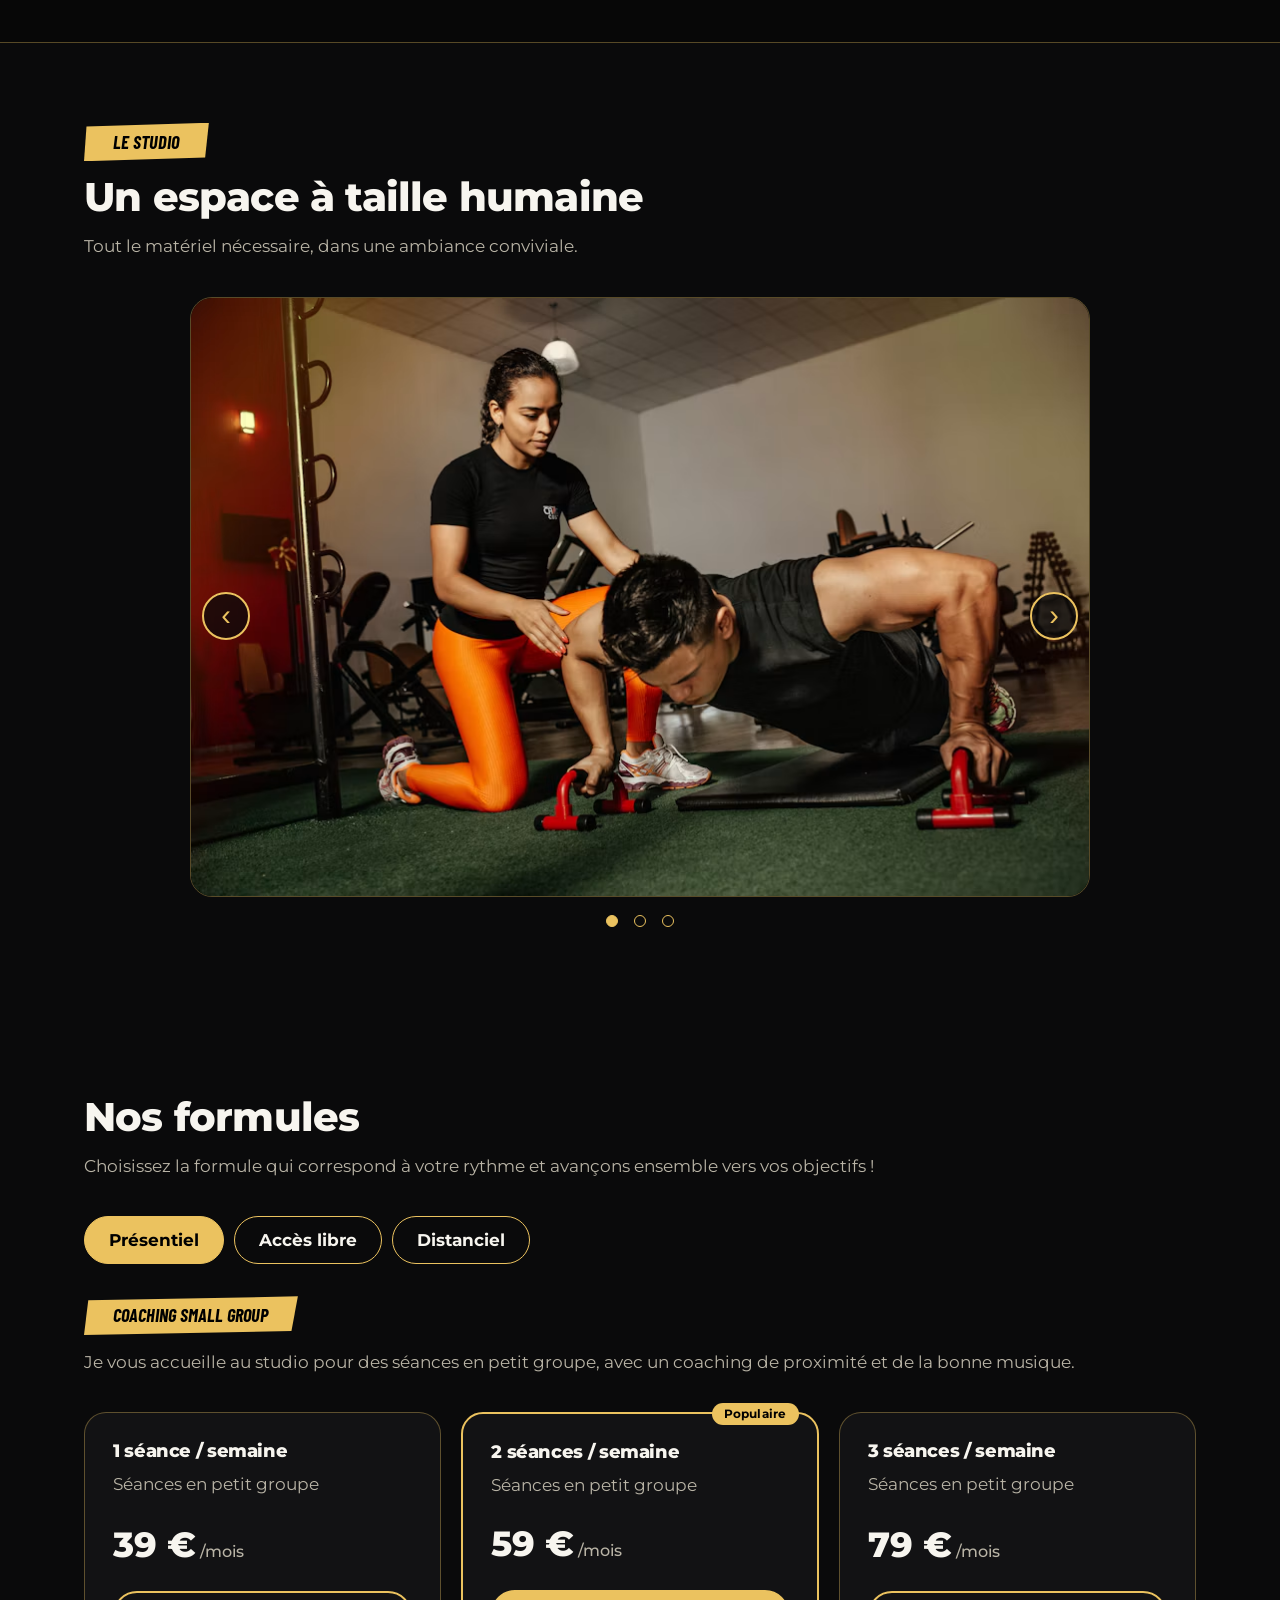
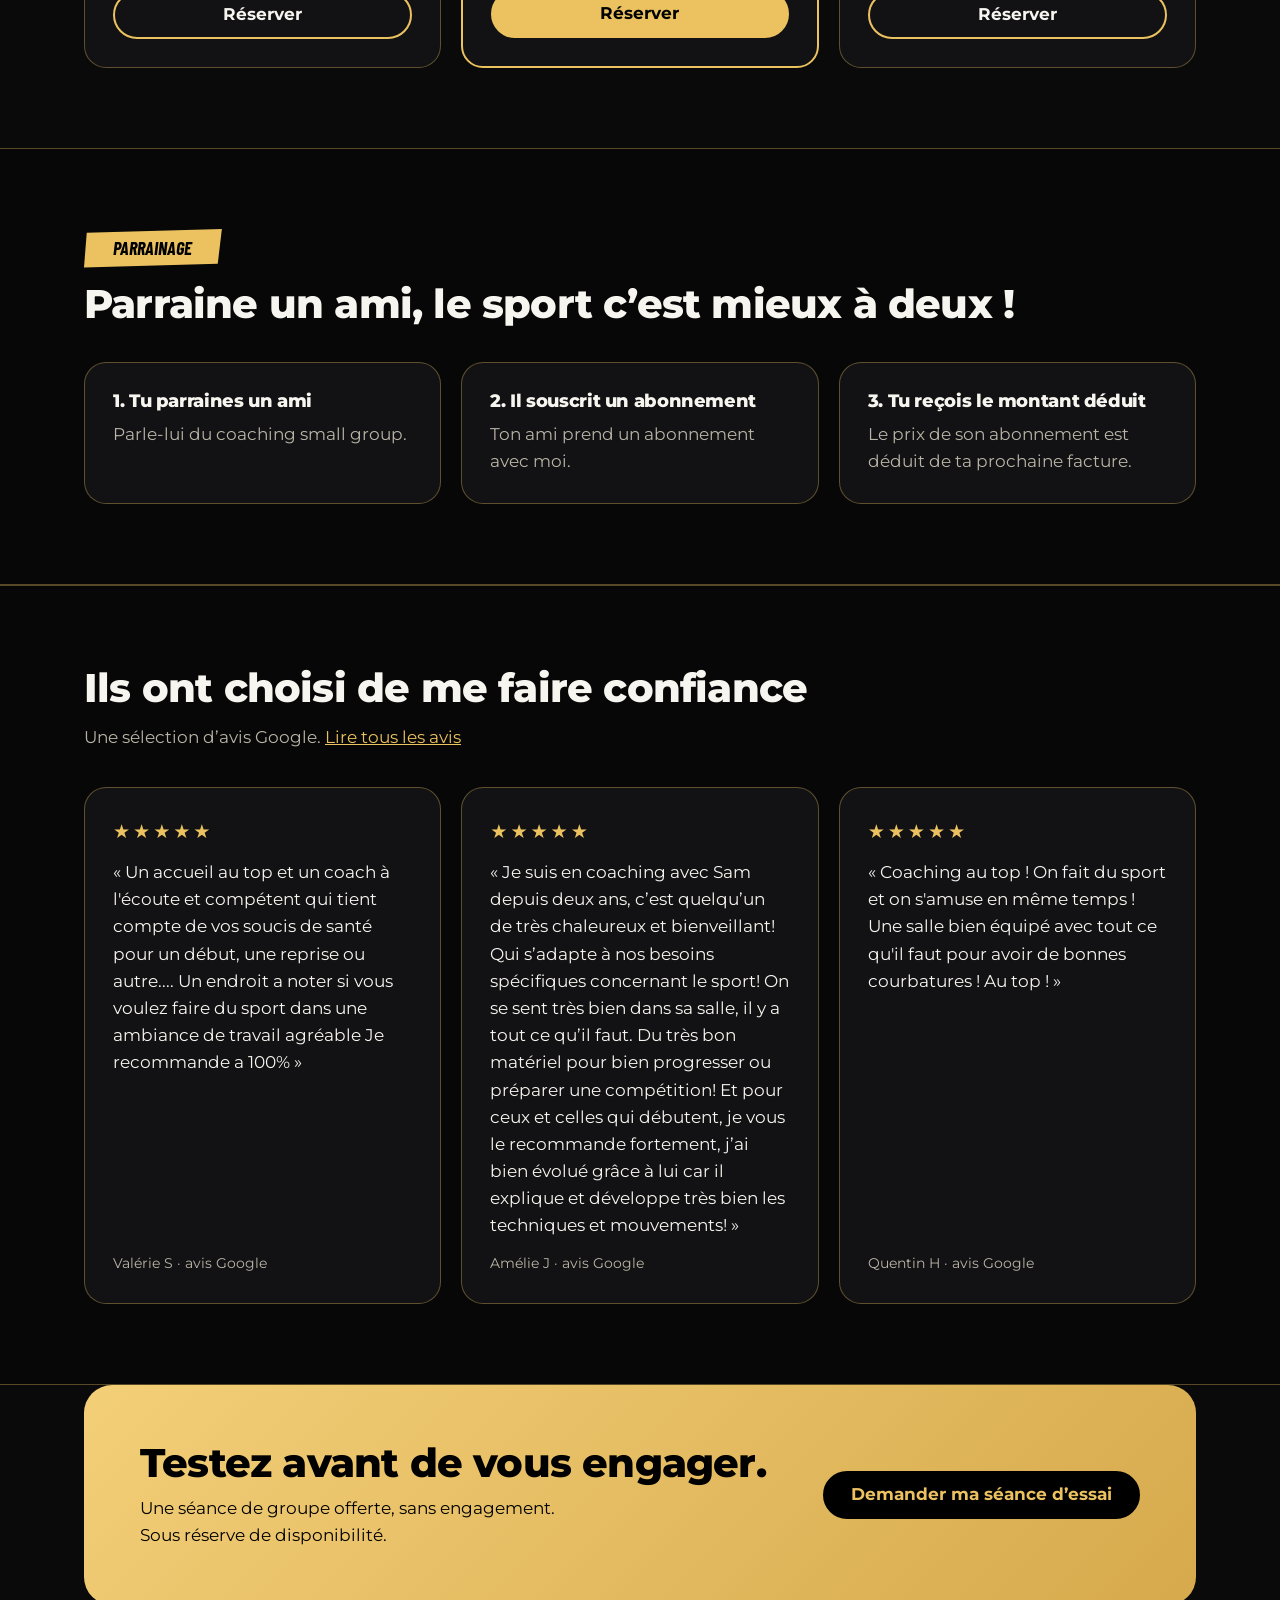
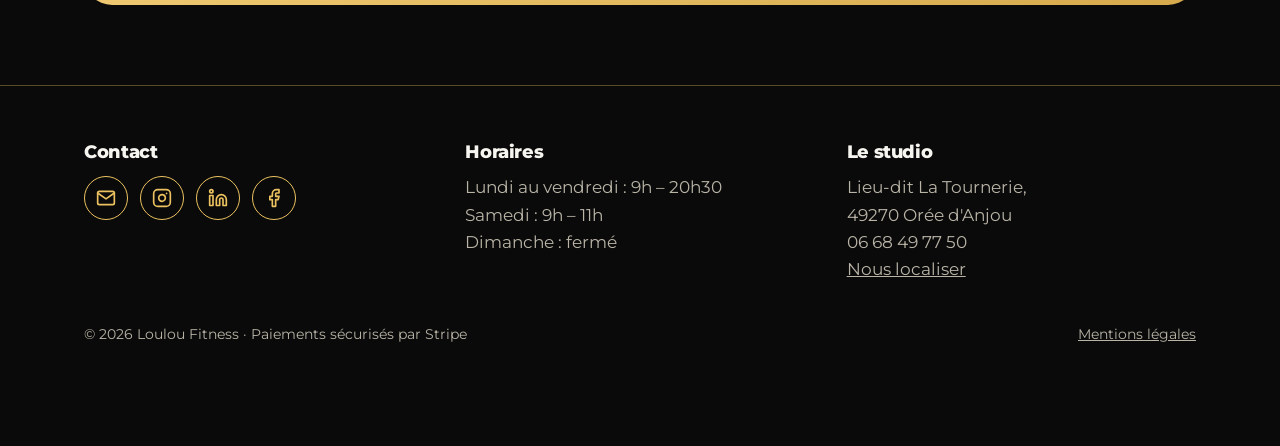
==== commit 45c10305: "initialisation site vitrine 1.3" ====
--- a/index.html
+++ b/index.html
@@ -94,8 +94,8 @@
         <nav aria-label="Navigation principale">
           <a href="#coach">Le coach</a><a href="#forfaits">Formules</a
           ><a href="#avis">Avis</a><a href="#contact">Contact</a>
-          <a href="https://reservation.loulou-fitness.fr" class="btn"
-            >Réserver</a
+          <a href="https://loulou-fitness.fr/login" class="btn"
+            >Accès membre</a
           >
         </nav>
       </div>
@@ -106,7 +106,7 @@
         <div class="wrap hero">
           <div>
             <p class="y">
-              <strong>Studio privé à Saint-Laurent-des-Autels (49270)</strong>
+              <strong>Coaching personnalisé et studio privé en Orée d'Anjou (49270)</strong>
             </p>
             <h1>Un suivi personnalisé, une communauté soudée.</h1>
             <p class="lead muted">
@@ -117,7 +117,7 @@
               bonne ambiance !
             </p>
             <div class="actions">
-              <a class="btn" href="#essai">Séance d’essai offerte</a>
+              <a class="btn" href="#essai" data-trial>Séance d’essai offerte</a>
               <a class="btn ghost" href="#forfaits">Voir les forfaits</a>
             </div>
           </div>
@@ -196,7 +196,7 @@
             <span class="stroke">Le studio</span>
             <h2>Un espace à taille humaine</h2>
             <p class="muted">
-              Tout le matériel nécéssaire, dans une ambiance conviviale.
+              Tout le matériel nécessaire, dans une ambiance conviviale.
             </p>
           </div>
           <div
@@ -302,37 +302,36 @@
             <div class="head">
               <span class="stroke">Coaching small group</span>
               <p class="muted">
-                En présentiel, dans le studio, en petit groupe avec un suivi
-                personnalisé.
+                Je vous accueille au studio pour des séances en petit groupe, avec un coaching de proximité et de la bonne musique.
               </p>
             </div>
             <div class="grid plans">
               <div class="card plan">
                 <h3>1 séance / semaine</h3>
-                <p>En petit groupe</p>
+                <p>Séances en petit groupe</p>
                 <div class="price">39 €<small> /mois</small></div>
                 <a
                   class="btn ghost"
-                  href="https://reservation.loulou-fitness.fr"
+                  href="https://loulou-fitness.fr/login"
                   >Réserver</a
                 >
               </div>
               <div class="card plan pop">
                 <span class="badge">Populaire</span>
                 <h3>2 séances / semaine</h3>
-                <p>En petit groupe</p>
+                <p>Séances en petit groupe</p>
                 <div class="price">59 €<small> /mois</small></div>
-                <a class="btn" href="https://reservation.loulou-fitness.fr"
+                <a class="btn" href="https://loulou-fitness.fr/login"
                   >Réserver</a
                 >
               </div>
               <div class="card plan">
                 <h3>3 séances / semaine</h3>
-                <p>En petit groupe</p>
+                <p>Séances en petit groupe</p>
                 <div class="price">79 €<small> /mois</small></div>
                 <a
                   class="btn ghost"
-                  href="https://reservation.loulou-fitness.fr"
+                  href="https://loulou-fitness.fr/login"
                   >Réserver</a
                 >
               </div>
@@ -349,7 +348,7 @@
             <div class="head">
               <span class="stroke">Accès libre</span>
               <p class="muted">
-                Un accès au studio et au matériel en total autonomie.
+                Profitez d'un accès au studio et au matériel en total autonomie.
               </p>
             </div>
             <div class="grid plans">
@@ -359,7 +358,7 @@
                 <div class="price">39 €<small> /mois</small></div>
                 <a
                   class="btn ghost"
-                  href="https://reservation.loulou-fitness.fr"
+                  href="https://loulou-fitness.fr/login"
                   >Réserver</a
                 >
               </div>
@@ -368,7 +367,7 @@
                 <h3>2 séances / semaine</h3>
                 <p>Accès au studio en autonomie</p>
                 <div class="price">59 €<small> /mois</small></div>
-                <a class="btn" href="https://reservation.loulou-fitness.fr"
+                <a class="btn" href="https://loulou-fitness.fr/login"
                   >Réserver</a
                 >
               </div>
@@ -378,7 +377,7 @@
                 <div class="price">69 €<small> /mois</small></div>
                 <a
                   class="btn ghost"
-                  href="https://reservation.loulou-fitness.fr"
+                  href="https://loulou-fitness.fr/login"
                   >Réserver</a
                 >
               </div>
@@ -395,7 +394,7 @@
             <div class="head">
               <span class="stroke">Distanciel</span>
               <p class="muted">
-                Un programme et un suivi personnalisé en ligne
+                Je vous prépare un programme sur mesure et un suivi personnalisé 100% en ligne.
               </p>
             </div>
             <div class="grid plans">
@@ -405,7 +404,7 @@
                 <div class="price">39 €<small> /mois</small></div>
                 <a
                   class="btn ghost"
-                  href="https://reservation.loulou-fitness.fr"
+                  href="https://loulou-fitness.fr/login"
                   >Réserver</a
                 >
               </div>
@@ -414,7 +413,7 @@
                 <h3>2 à 3 séances / semaine</h3>
                 <p>Programme personnalisé individuel</p>
                 <div class="price">79 €<small> /mois</small></div>
-                <a class="btn" href="https://reservation.loulou-fitness.fr"
+                <a class="btn" href="https://loulou-fitness.fr/login"
                   >Réserver</a
                 >
               </div>
@@ -424,7 +423,7 @@
                 <div class="price">120 €<small> /mois</small></div>
                 <a
                   class="btn ghost"
-                  href="https://reservation.loulou-fitness.fr"
+                  href="https://loulou-fitness.fr/login"
                   >Réserver</a
                 >
               </div>
@@ -461,7 +460,7 @@
       <section id="avis" class="alt-bg">
         <div class="wrap">
           <div class="head">
-            <h2>Ils ont choisis de me faire confiance</h2>
+            <h2>Ils ont choisi de me faire confiance</h2>
             <p class="muted">
               Une sélection d’avis Google.
               <a
@@ -533,7 +532,10 @@
                 <br />Sous réserve de disponibilité.
               </p>
             </div>
-            <a class="btn dark" href="https://reservation.loulou-fitness.fr"
+            <a
+              class="btn dark"
+              href="https://reservation.loulou-fitness.fr"
+              data-trial
               >Demander ma séance d’essai</a
             >
           </div>
@@ -626,8 +628,11 @@
       <p>
         <strong>Séance d’essai offerte</strong> <span>sans engagement</span>
       </p>
-      <a class="btn dark" href="https://reservation.loulou-fitness.fr"
-        >Demander ma séance d’essai gratuite</a
+      <a
+        class="btn dark"
+        href="https://reservation.loulou-fitness.fr"
+        data-trial
+        >Demander ma séance d’essai offerte</a
       >
     </div>
     <script>
@@ -726,5 +731,191 @@
         upd();
       })();
     </script>
+    <dialog id="trial-dialog" class="modal" aria-labelledby="trial-title">
+      <div class="modal-box">
+        <button
+          type="button"
+          class="modal-close"
+          aria-label="Fermer"
+          data-close
+        >
+          ×
+        </button>
+        <h2 id="trial-title">Séance d’essai offerte</h2>
+        <p class="muted">
+          Indiquez vos coordonnées et le créneau souhaité, je vous réponds
+          rapidement.
+        </p>
+        <form id="trial-form">
+          <input type="hidden" name="access_key" value="31b703e8-048b-4084-8ca1-76fa5b150222" />
+          <input
+            type="hidden"
+            name="subject"
+            value="Demande de séance d’essai (loulou-fitness.fr)"
+          />
+          <input type="hidden" name="from_name" value="Site Loulou Fitness" />
+          <input
+            type="checkbox"
+            name="botcheck"
+            class="hp"
+            tabindex="-1"
+            autocomplete="off"
+            aria-hidden="true"
+          />
+          <div class="f2">
+            <label
+              >Prénom<input name="prenom" autocomplete="given-name" required
+            /></label>
+            <label
+              >Nom<input name="nom" autocomplete="family-name" required
+            /></label>
+          </div>
+          <label
+            >Téléphone<input
+              name="phone"
+              type="tel"
+              inputmode="tel"
+              autocomplete="tel"
+              required
+          /></label>
+          <label
+            >E-mail<input
+              name="email"
+              type="email"
+              autocomplete="email"
+              required
+          /></label>
+          <div class="f2">
+            <label
+              >Date souhaitée<input
+                name="date"
+                type="date"
+                id="trial-date"
+                required
+            /></label>
+            <label
+              >Heure<select name="heure" id="trial-time" required disabled>
+                <option value="">Choisir une date</option>
+              </select></label
+            >
+          </div>
+          <p class="note">
+            Ces informations servent uniquement à répondre à votre demande.
+          </p>
+          <p id="trial-msg" role="status" aria-live="polite"></p>
+          <button class="btn" type="submit">Envoyer ma demande</button>
+        </form>
+      </div>
+    </dialog>
+    <script>
+      document.addEventListener('DOMContentLoaded',function(){
+        var dlg = document.getElementById("trial-dialog"),
+          form = document.getElementById("trial-form");
+        if (!dlg || !form || typeof dlg.showModal !== "function") return;
+        var date = document.getElementById("trial-date"),
+          time = document.getElementById("trial-time"),
+          msg = document.getElementById("trial-msg");
+        var ALL=['10h15','12h15','15h00','17h30']; // [début, dernier créneau] en minutes ; dimanche absent = fermé
+        var SLOTS={1:ALL,2:ALL,3:ALL,4:ALL,5:ALL,6:ALL};
+        function pad(n) {
+          return n < 10 ? "0" + n : "" + n;
+        }
+        function reset(txt) {
+          time.innerHTML = '<option value="">' + txt + "</option>";
+          time.disabled = true;
+        }
+        var t = new Date();
+        t.setDate(t.getDate() + 1);
+        date.min =
+          t.getFullYear() +
+          "-" +
+          pad(t.getMonth() + 1) +
+          "-" +
+          pad(t.getDate());
+        date.addEventListener("change", function () {
+          date.setCustomValidity("");
+          if (!date.value) {
+            reset("Choisir une date");
+            return;
+          }
+          var p = date.value.split("-"),
+            h = SLOTS[new Date(+p[0], p[1] - 1, +p[2]).getDay()]; 
+          if (!h) {
+            date.setCustomValidity(
+              "Pas de séance ce jour-là, choisissez un autre jour.",
+            );
+            date.reportValidity();
+            reset("Jour non disponible");
+            return;
+          }
+          time.innerHTML = '<option value="">Choisir une heure</option>';
+          h.forEach(function(l){time.add(new Option(l,l));});
+          
+          time.disabled = false;
+        });
+        document.addEventListener("click", function (e) {
+          if (e.target.closest("[data-trial]")) {
+            e.preventDefault();
+            msg.textContent = "";
+            dlg.showModal();
+            return;
+          }
+          if (e.target.closest("[data-close]") || e.target === dlg) dlg.close();
+        });
+        form.addEventListener("submit", function (e) {
+          e.preventDefault();
+          var o = {};
+          new FormData(form).forEach(function (v, k) {
+            o[k] = v;
+          });
+          if (o.botcheck) return;
+          var p = o.date.split("-");
+          o.name = o.prenom + " " + o.nom;
+          o.message =
+            "Demande de séance d’essai\nNom : " +
+            o.name +
+            "\nTéléphone : " +
+            o.phone +
+            "\nE-mail : " +
+            o.email +
+            "\nDate souhaitée : " +
+            p[2] +
+            "/" +
+            p[1] +
+            "/" +
+            p[0] +
+            " à " +
+            o.heure;
+          var btn = form.querySelector("[type=submit]");
+          btn.disabled = true;
+          msg.textContent = "Envoi en cours…";
+          fetch("https://api.web3forms.com/submit", {
+            method: "POST",
+            headers: {
+              "Content-Type": "application/json",
+              Accept: "application/json",
+            },
+            body: JSON.stringify(o),
+          })
+            .then(function (r) {
+              return r.json();
+            })
+            .then(function (j) {
+              if (!j.success) throw new Error(j.message);
+              form.reset();
+              reset("Choisir une date");
+              msg.textContent =
+                "Merci ! Votre demande est bien envoyée, nous revenons vers vous rapidement.";
+            })
+            .catch(function () {
+              msg.textContent =
+                "Envoi impossible. Réessayez ou appelez le 06 68 49 77 50.";
+            })
+            .then(function () {
+              btn.disabled = false;
+            });
+        });
+      });
+    </script>
   </body>
 </html>
--- a/style.css
+++ b/style.css
@@ -824,3 +824,129 @@
     font-size: 0.95rem;
   }
 }
+.modal {
+  border: 1px solid var(--gold);
+  border-radius: 24px;
+  padding: 0;
+  background: #121214;
+  color: var(--ink);
+  width: min(520px, calc(100% - 24px));
+  max-height: calc(100dvh - 24px);
+  overflow: auto;
+}
+.modal::backdrop {
+  background: rgba(0, 0, 0, 0.75);
+}
+body:has(dialog[open]) {
+  overflow: hidden;
+}
+.modal-box {
+  position: relative;
+  padding: 32px 24px 24px;
+  display: grid;
+  gap: 16px;
+}
+.modal-close {
+  position: absolute;
+  top: 8px;
+  right: 8px;
+  width: 44px;
+  height: 44px;
+  border: 0;
+  background: none;
+  color: var(--ink);
+  font-size: 2rem;
+  line-height: 1;
+  cursor: pointer;
+}
+.modal form {
+  display: grid;
+  gap: 14px;
+}
+.modal label {
+  display: grid;
+  gap: 6px;
+  font-weight: 600;
+  font-size: 0.95rem;
+}
+.modal input,
+.modal select {
+  font: inherit;
+  width: 100%;
+  min-height: 48px;
+  padding: 0 14px;
+  color: var(--ink);
+  background: #0a0a0b;
+  border: 1.5px solid var(--line);
+  border-radius: 12px;
+  color-scheme: dark;
+}
+.modal input:focus,
+.modal select:focus {
+  outline: 3px solid var(--gold);
+  outline-offset: 1px;
+  border-color: var(--gold);
+}
+.modal .btn {
+  width: 100%;
+}
+.f2 {
+  display: grid;
+  grid-template-columns: 1fr 1fr;
+  gap: 12px;
+}
+.f2 > * {
+  min-width: 0;
+}
+.hp {
+  position: absolute;
+  left: -9999px;
+}
+.note {
+  font-size: 0.85rem;
+  color: var(--mute);
+}
+#trial-msg {
+  font-weight: 600;
+  color: var(--gold);
+}
+#trial-msg:empty {
+  display: none;
+}
+@media (max-width: 480px) {
+  .f2 {
+    grid-template-columns: 1fr;
+  }
+}
+@media (max-width: 560px) {
+  .top .wrap {
+    gap: 8px;
+    padding: 0 14px;
+  }
+  .logo {
+    font-size: 1.1rem;
+    gap: 6px;
+  }
+  .logo svg {
+    width: 22px;
+    height: 22px;
+  }
+  .logo .script {
+    font-size: 1.3rem;
+  }
+  .logo b {
+    font-size: 0.85rem;
+  }
+  nav .btn {
+    white-space: nowrap;
+    text-align: center;
+    min-height: 40px;
+    padding: 0 14px;
+    font-size: 0.88rem;
+  }
+}
+@media (max-width: 360px) {
+  .logo svg {
+    display: none;
+  }
+}
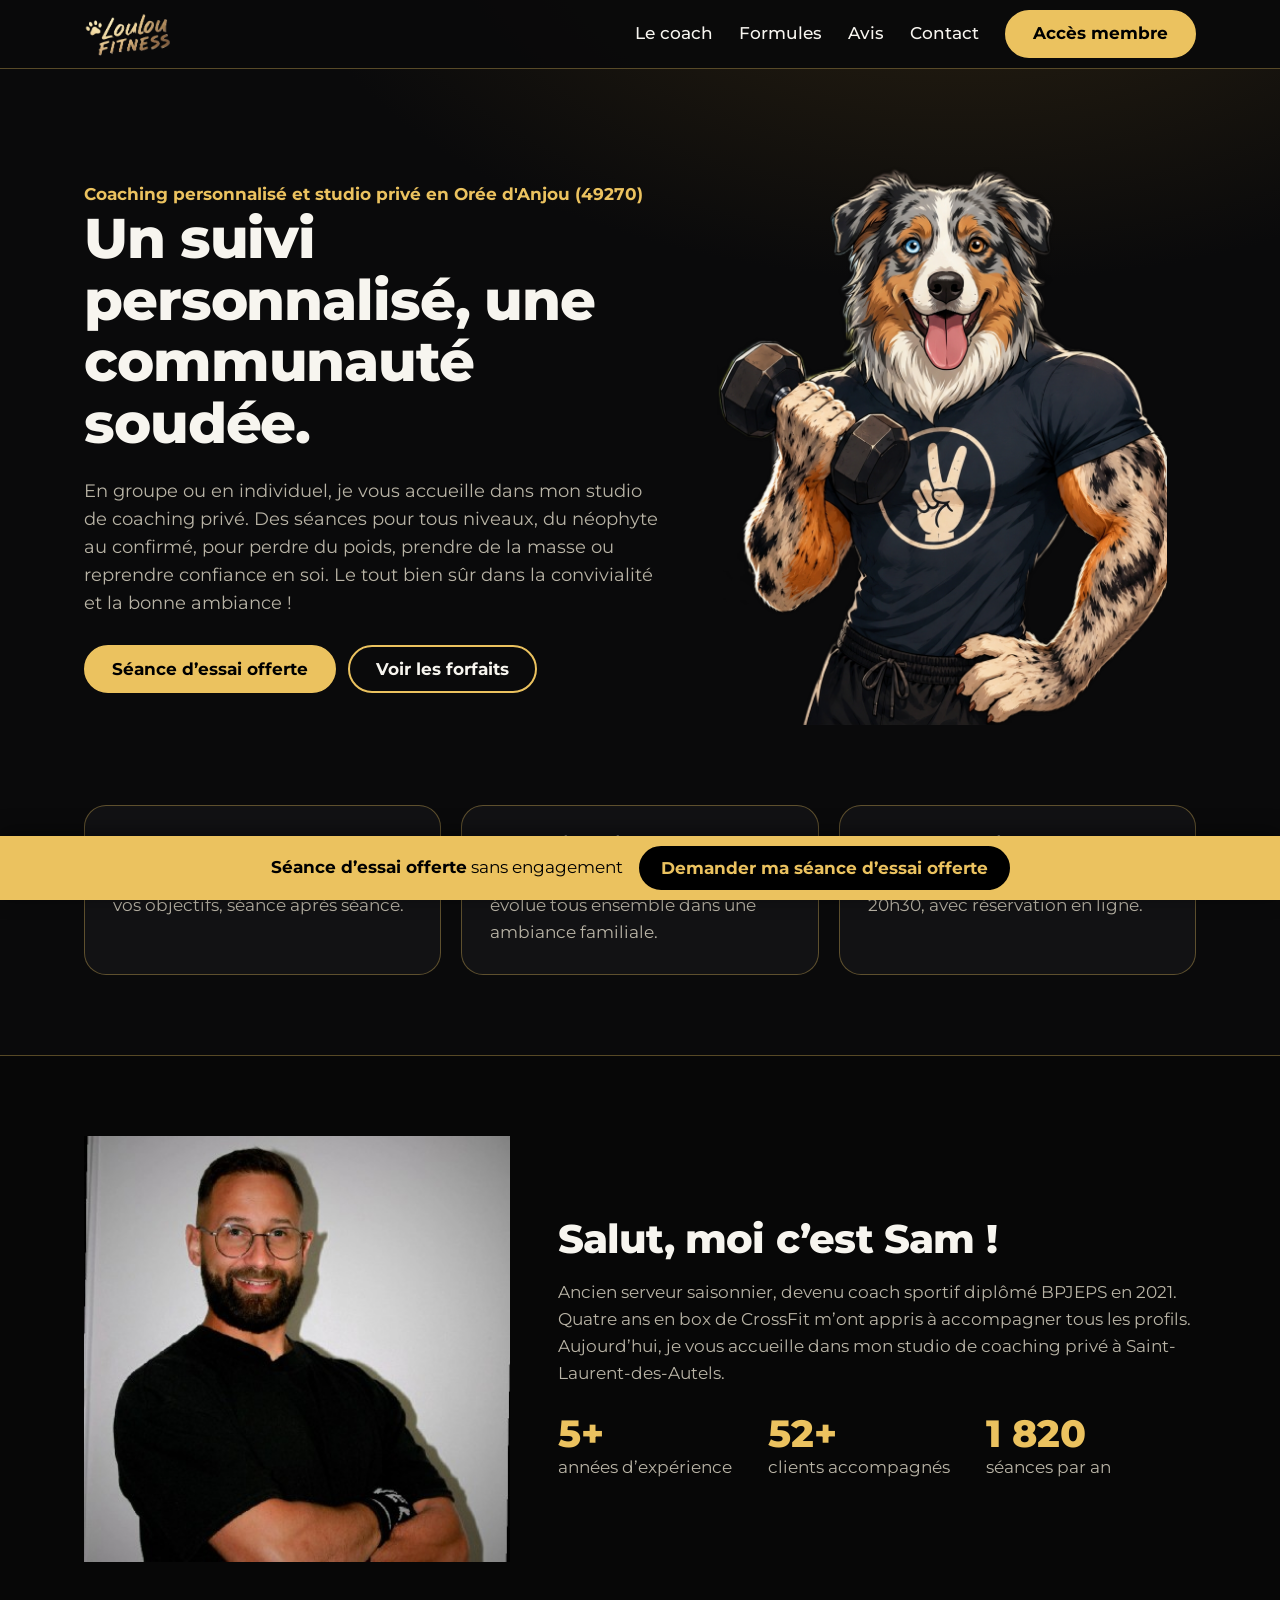
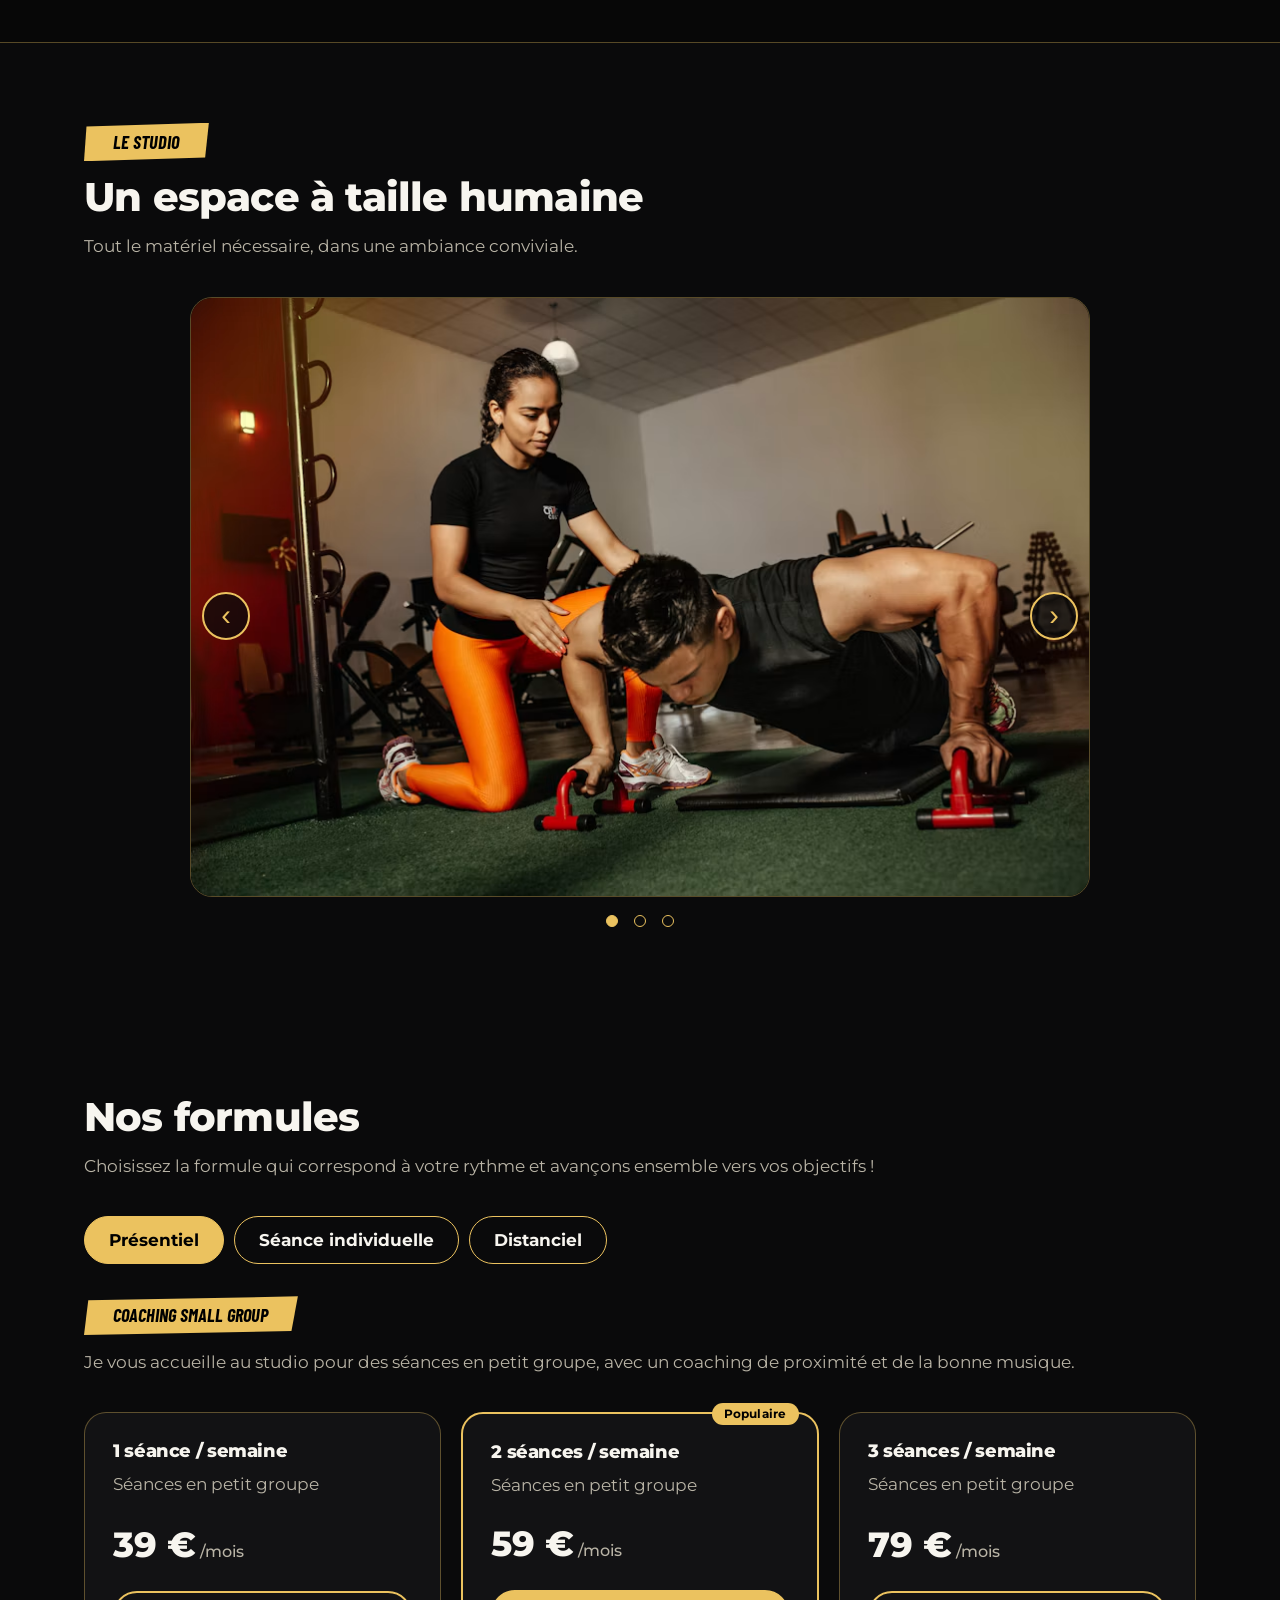
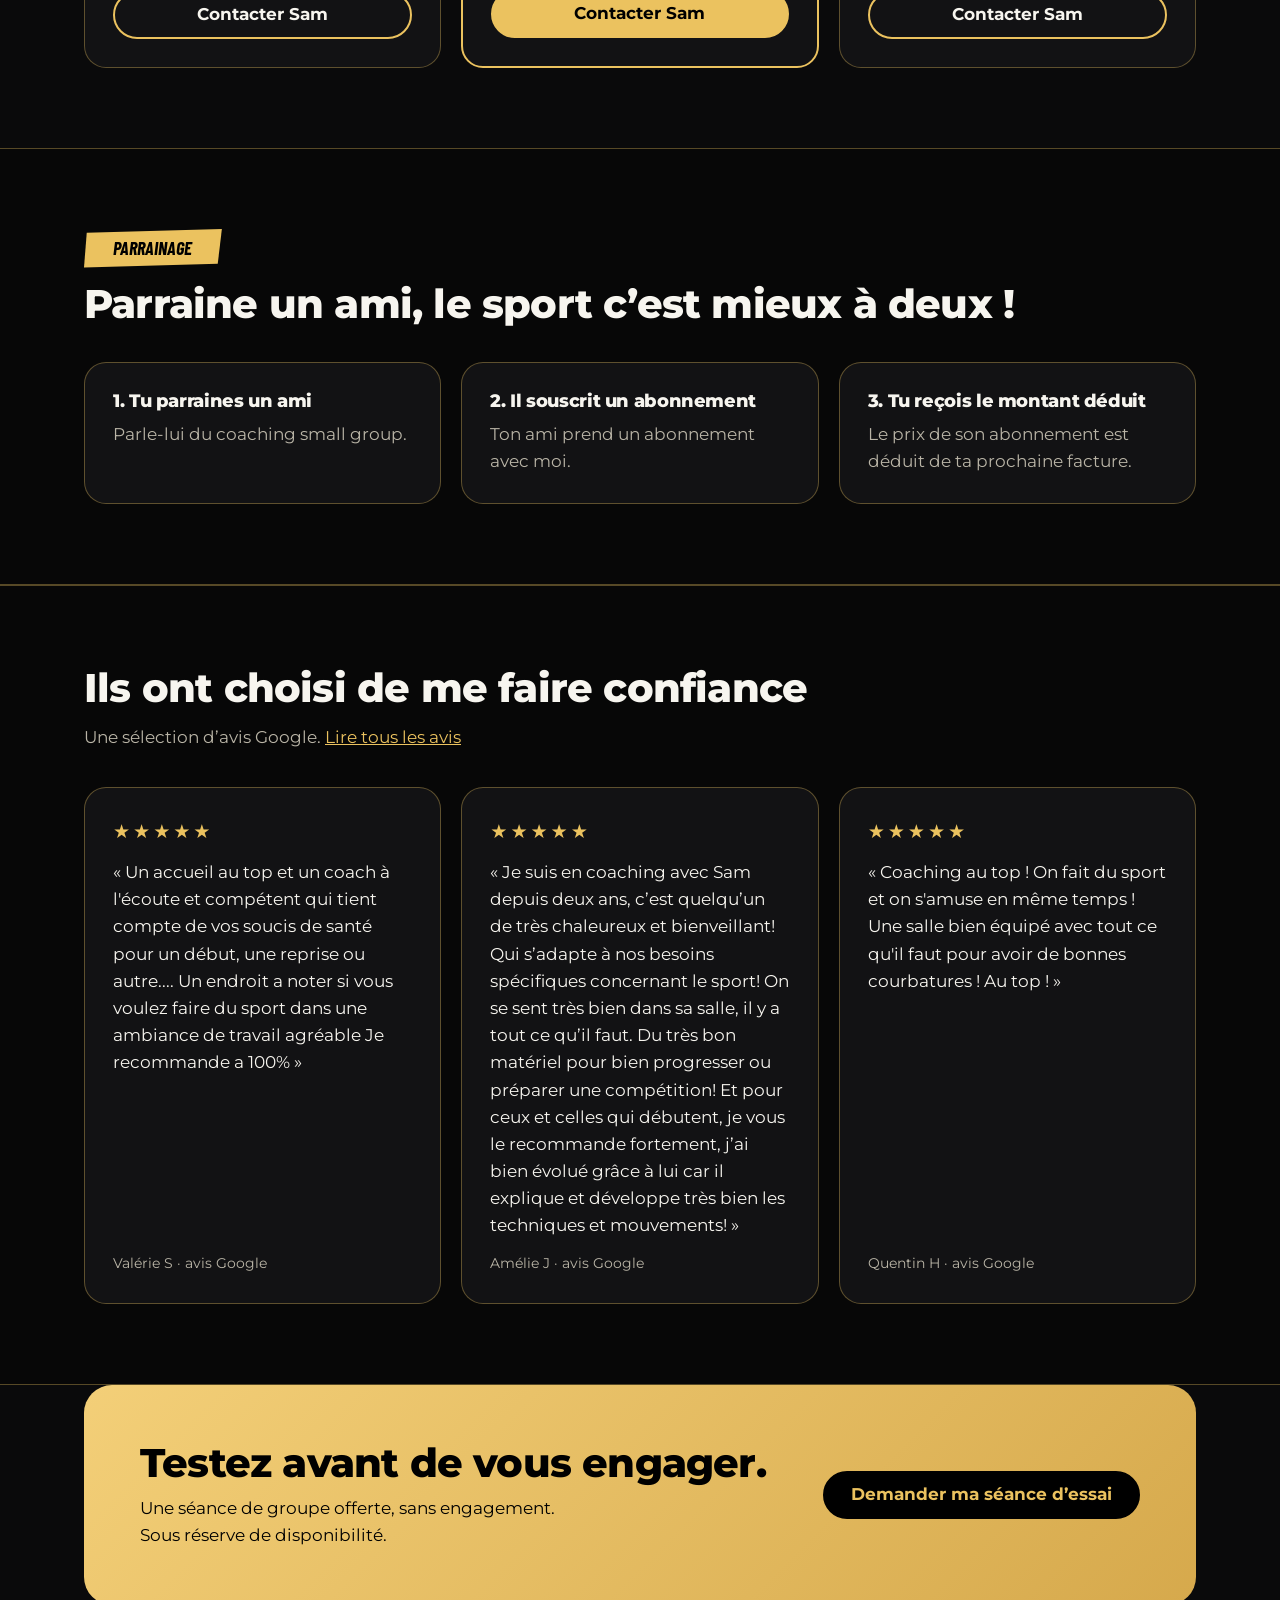
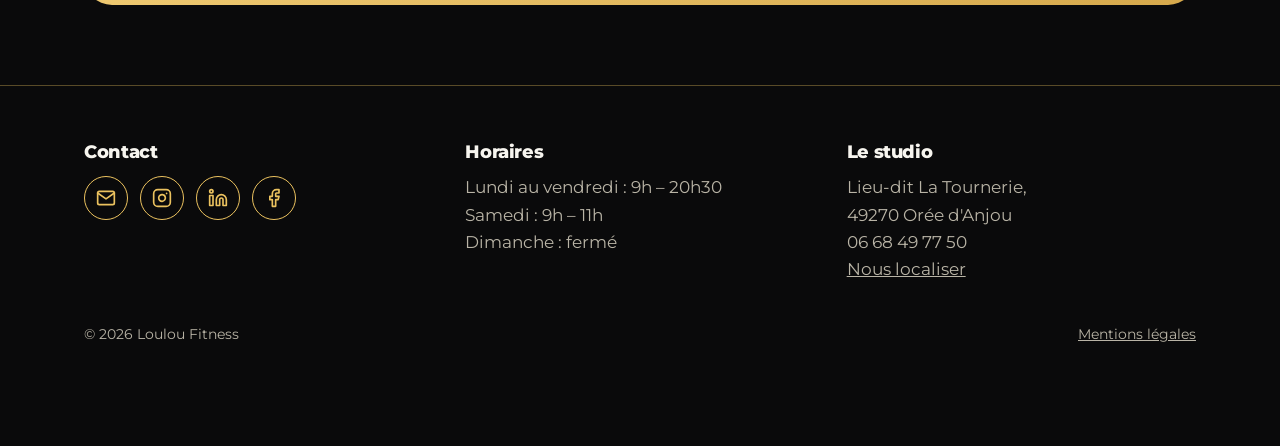
==== commit b88d197a: "Logo de l'app, seance individuelle, boutons Contacter Sam, sans Stripe" ====
--- a/index.html
+++ b/index.html
@@ -9,6 +9,8 @@
       content="Coach sportif à Saint-Laurent-des-Autels (49270) : coaching individuel ou en petit groupe, tous niveaux, dans un studio privé. Séance d’essai offerte."
     />
     <link rel="canonical" href="https://loulou-fitness.fr/" />
+    <link rel="icon" href="/loulou-fitness_img.png" sizes="96x96" type="image/png">
+    <link rel="apple-touch-icon" href="/loulou-fitness_img.png">
     <meta name="theme-color" content="#000000" />
     <meta property="og:type" content="website" />
     <meta property="og:locale" content="fr_FR" />
@@ -78,25 +80,18 @@
     <a class="skip" href="#main">Aller au contenu</a>
     <header class="top">
       <div class="wrap">
-        <a class="logo" href="/" aria-label="Loulou Fitness, accueil"
-          ><svg viewBox="0 0 32 32" width="30" height="30" aria-hidden="true">
-            <g fill="#ebc25f">
-              <ellipse cx="7" cy="14" rx="3" ry="4" />
-              <ellipse cx="13" cy="8" rx="3" ry="4.2" />
-              <ellipse cx="20" cy="8" rx="3" ry="4.2" />
-              <ellipse cx="26" cy="14" rx="3" ry="4" />
-              <path
-                d="M16 15c-4.5 0-8 4-8 7.2 0 2.6 2.2 3.6 4.3 3.1 1.2-.3 2.4-.7 3.7-.7s2.500.4 3.700.7c2.100.5 4.300-.5 4.300-3.100C24 19 20.500 15 16 15z"
-              />
-            </g></svg
-          ><span class="script">Loulou</span> <b>FITNESS</b></a
-        >
+        <a class="logo" href="#" aria-label="Loulou Fitness, accueil"
+          ><img
+            src="assets/loulou_fitness_logo.png"
+            alt="Loulou Fitness"
+            width="215"
+            height="108"
+        /></a>
         <nav aria-label="Navigation principale">
-          <a href="#coach">Le coach</a><a href="#forfaits">Formules</a
-          ><a href="#avis">Avis</a><a href="#contact">Contact</a>
-          <a href="https://loulou-fitness.fr/login" class="btn"
-            >Accès membre</a
-          >
+          <a href="#coach">Le coach</a>
+          <a href="#forfaits">Formules</a>
+          <a href="#avis">Avis</a><a href="#contact">Contact</a>
+          <a href="https://reservation.loulou-fitness.fr/login" class="btn">Accès membre</a>
         </nav>
       </div>
     </header>
@@ -274,12 +269,12 @@
             <button
               class="tab"
               role="tab"
-              id="tab-acces-libre"
-              aria-controls="acces-libre"
+              id="tab-individuel"
+              aria-controls="individuel"
               aria-selected="false"
               tabindex="-1"
             >
-              Accès libre
+              Séance individuelle
             </button>
             <button
               class="tab"
@@ -310,76 +305,50 @@
                 <h3>1 séance / semaine</h3>
                 <p>Séances en petit groupe</p>
                 <div class="price">39 €<small> /mois</small></div>
-                <a
-                  class="btn ghost"
-                  href="https://loulou-fitness.fr/login"
-                  >Réserver</a
-                >
+                <a class="btn ghost" href="#contact">Contacter Sam</a>
               </div>
               <div class="card plan pop">
                 <span class="badge">Populaire</span>
                 <h3>2 séances / semaine</h3>
                 <p>Séances en petit groupe</p>
                 <div class="price">59 €<small> /mois</small></div>
-                <a class="btn" href="https://loulou-fitness.fr/login"
-                  >Réserver</a
-                >
+                <a class="btn" href="#contact">Contacter Sam</a>
               </div>
               <div class="card plan">
                 <h3>3 séances / semaine</h3>
                 <p>Séances en petit groupe</p>
                 <div class="price">79 €<small> /mois</small></div>
-                <a
-                  class="btn ghost"
-                  href="https://loulou-fitness.fr/login"
-                  >Réserver</a
-                >
+                <a class="btn ghost" href="#contact">Contacter Sam</a>
               </div>
             </div>
           </div>
 
           <div
             class="panel"
-            id="acces-libre"
+            id="individuel"
             role="tabpanel"
-            aria-labelledby="tab-acces-libre"
+            aria-labelledby="tab-individuel"
             hidden
           >
             <div class="head">
-              <span class="stroke">Accès libre</span>
+              <span class="stroke">Séance individuelle</span>
               <p class="muted">
-                Profitez d'un accès au studio et au matériel en total autonomie.
+                Une séance d'une heure rien que pour vous, avec un coaching 100 % personnalisé.
               </p>
             </div>
             <div class="grid plans">
               <div class="card plan">
-                <h3>1 séance / semaine</h3>
-                <p>Accès au studio en autonomie</p>
-                <div class="price">39 €<small> /mois</small></div>
-                <a
-                  class="btn ghost"
-                  href="https://loulou-fitness.fr/login"
-                  >Réserver</a
-                >
+                <h3>1 séance</h3>
+                <p>Séance individuelle d'1 heure</p>
+                <div class="price">40 €<small> /séance</small></div>
+                <a class="btn ghost" href="#contact">Contacter Sam</a>
               </div>
               <div class="card plan pop">
-                <span class="badge">Populaire</span>
-                <h3>2 séances / semaine</h3>
-                <p>Accès au studio en autonomie</p>
-                <div class="price">59 €<small> /mois</small></div>
-                <a class="btn" href="https://loulou-fitness.fr/login"
-                  >Réserver</a
-                >
-              </div>
-              <div class="card plan">
-                <h3>3 séances / semaine</h3>
-                <p>Accès au studio en autonomie</p>
-                <div class="price">69 €<small> /mois</small></div>
-                <a
-                  class="btn ghost"
-                  href="https://loulou-fitness.fr/login"
-                  >Réserver</a
-                >
+                <span class="badge">Avantageux</span>
+                <h3>10 séances</h3>
+                <p>Séances individuelles d'1 heure, soit 36 € la séance</p>
+                <div class="price">360 €<small> /10 séances</small></div>
+                <a class="btn" href="#contact">Contacter Sam</a>
               </div>
             </div>
           </div>
@@ -402,30 +371,20 @@
                 <h3>1 séance / semaine</h3>
                 <p>Programme personnalisé individuel</p>
                 <div class="price">39 €<small> /mois</small></div>
-                <a
-                  class="btn ghost"
-                  href="https://loulou-fitness.fr/login"
-                  >Réserver</a
-                >
+                <a class="btn ghost" href="#contact">Contacter Sam</a>
               </div>
               <div class="card plan pop">
                 <span class="badge">Populaire</span>
                 <h3>2 à 3 séances / semaine</h3>
                 <p>Programme personnalisé individuel</p>
                 <div class="price">79 €<small> /mois</small></div>
-                <a class="btn" href="https://loulou-fitness.fr/login"
-                  >Réserver</a
-                >
+                <a class="btn" href="#contact">Contacter Sam</a>
               </div>
               <div class="card plan">
                 <h3>4 à 5 séances / semaine</h3>
                 <p>Programme personnalisé individuel</p>
                 <div class="price">120 €<small> /mois</small></div>
-                <a
-                  class="btn ghost"
-                  href="https://loulou-fitness.fr/login"
-                  >Réserver</a
-                >
+                <a class="btn ghost" href="#contact">Contacter Sam</a>
               </div>
             </div>
           </div>
@@ -618,7 +577,7 @@
           </div>
         </div>
         <div class="legal">
-          <span>© 2026 Loulou Fitness · Paiements sécurisés par Stripe</span
+          <span>© 2026 Loulou Fitness</span
           ><a href="mentions-legales.html">Mentions légales</a>
         </div>
       </div>
--- a/style.css
+++ b/style.css
@@ -158,6 +158,16 @@
   color: #fff;
   font-size: 1.7rem;
 }
+.logo img {
+  display: block;
+  height: 44px;
+  width: auto;
+}
+@media (max-width: 560px) {
+  .logo img {
+    height: 36px;
+  }
+}
 .logo b {
   color: var(--gold);
   font-style: italic;
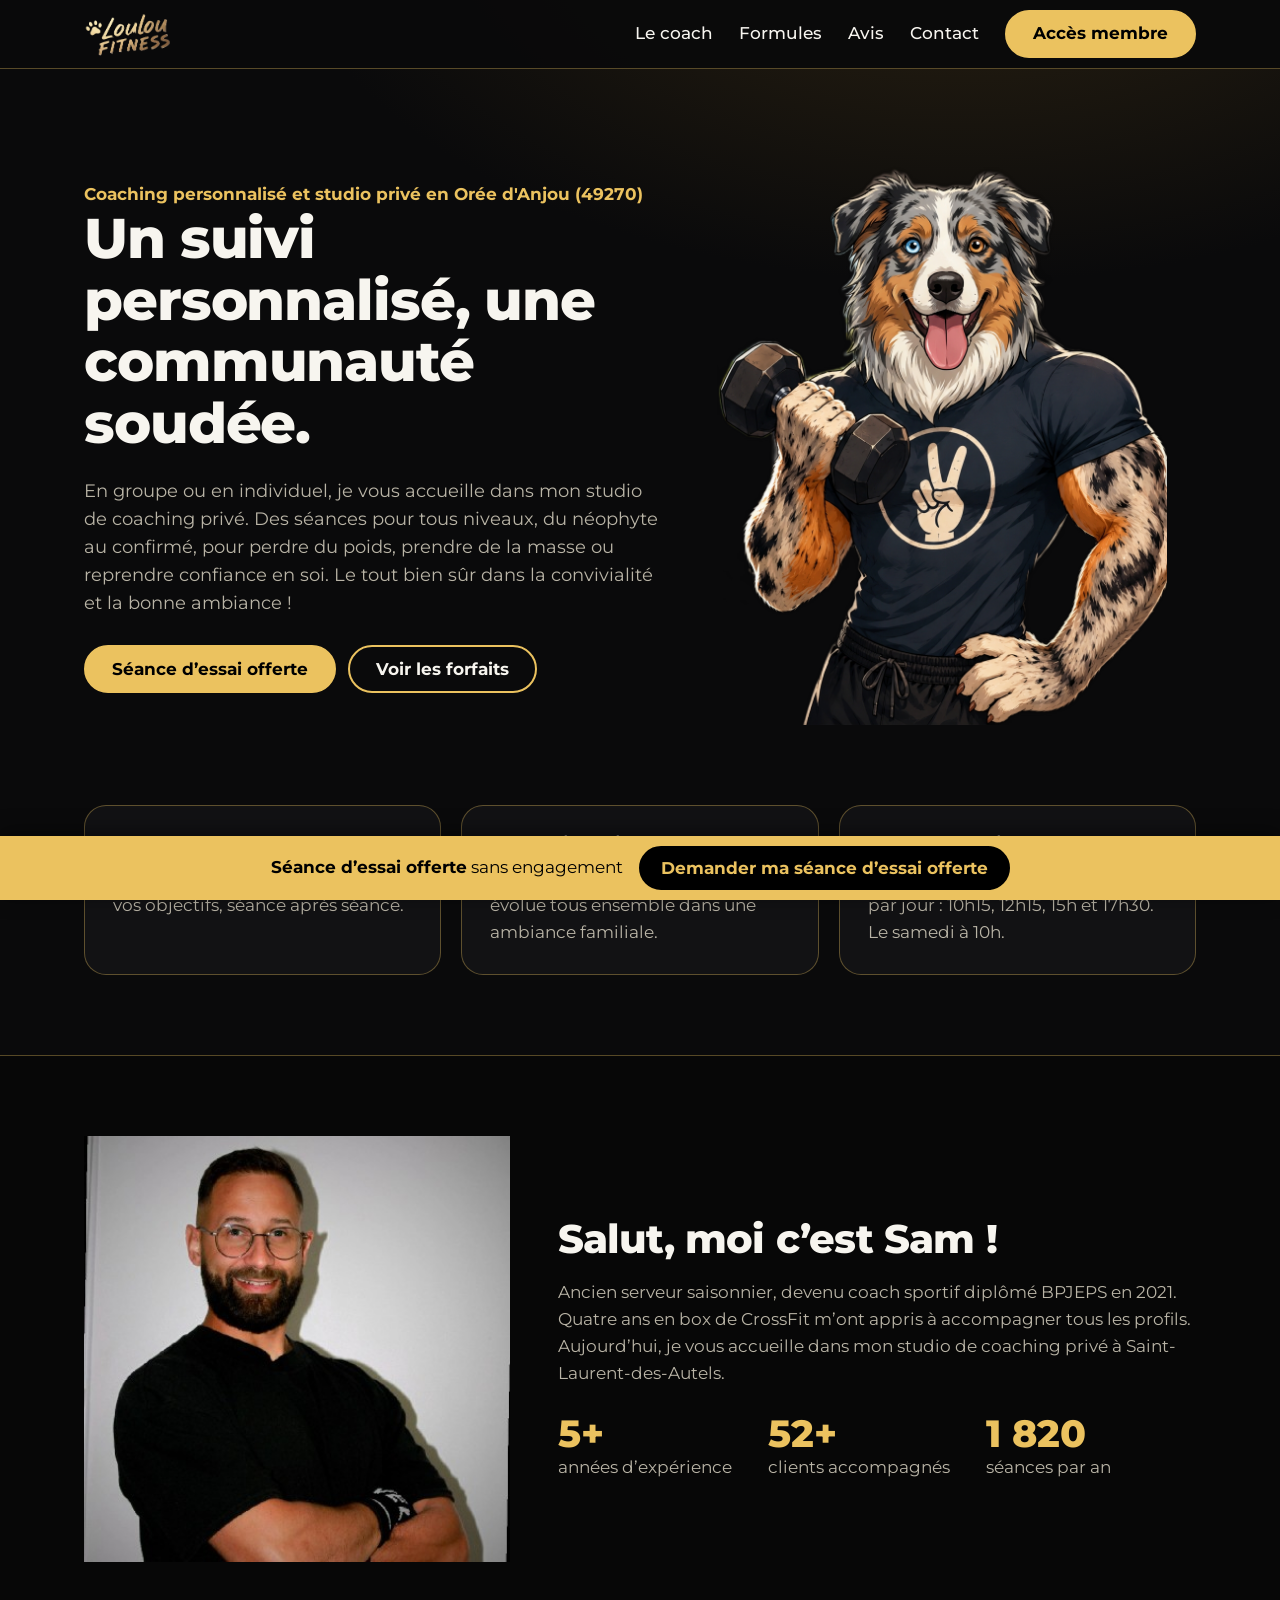
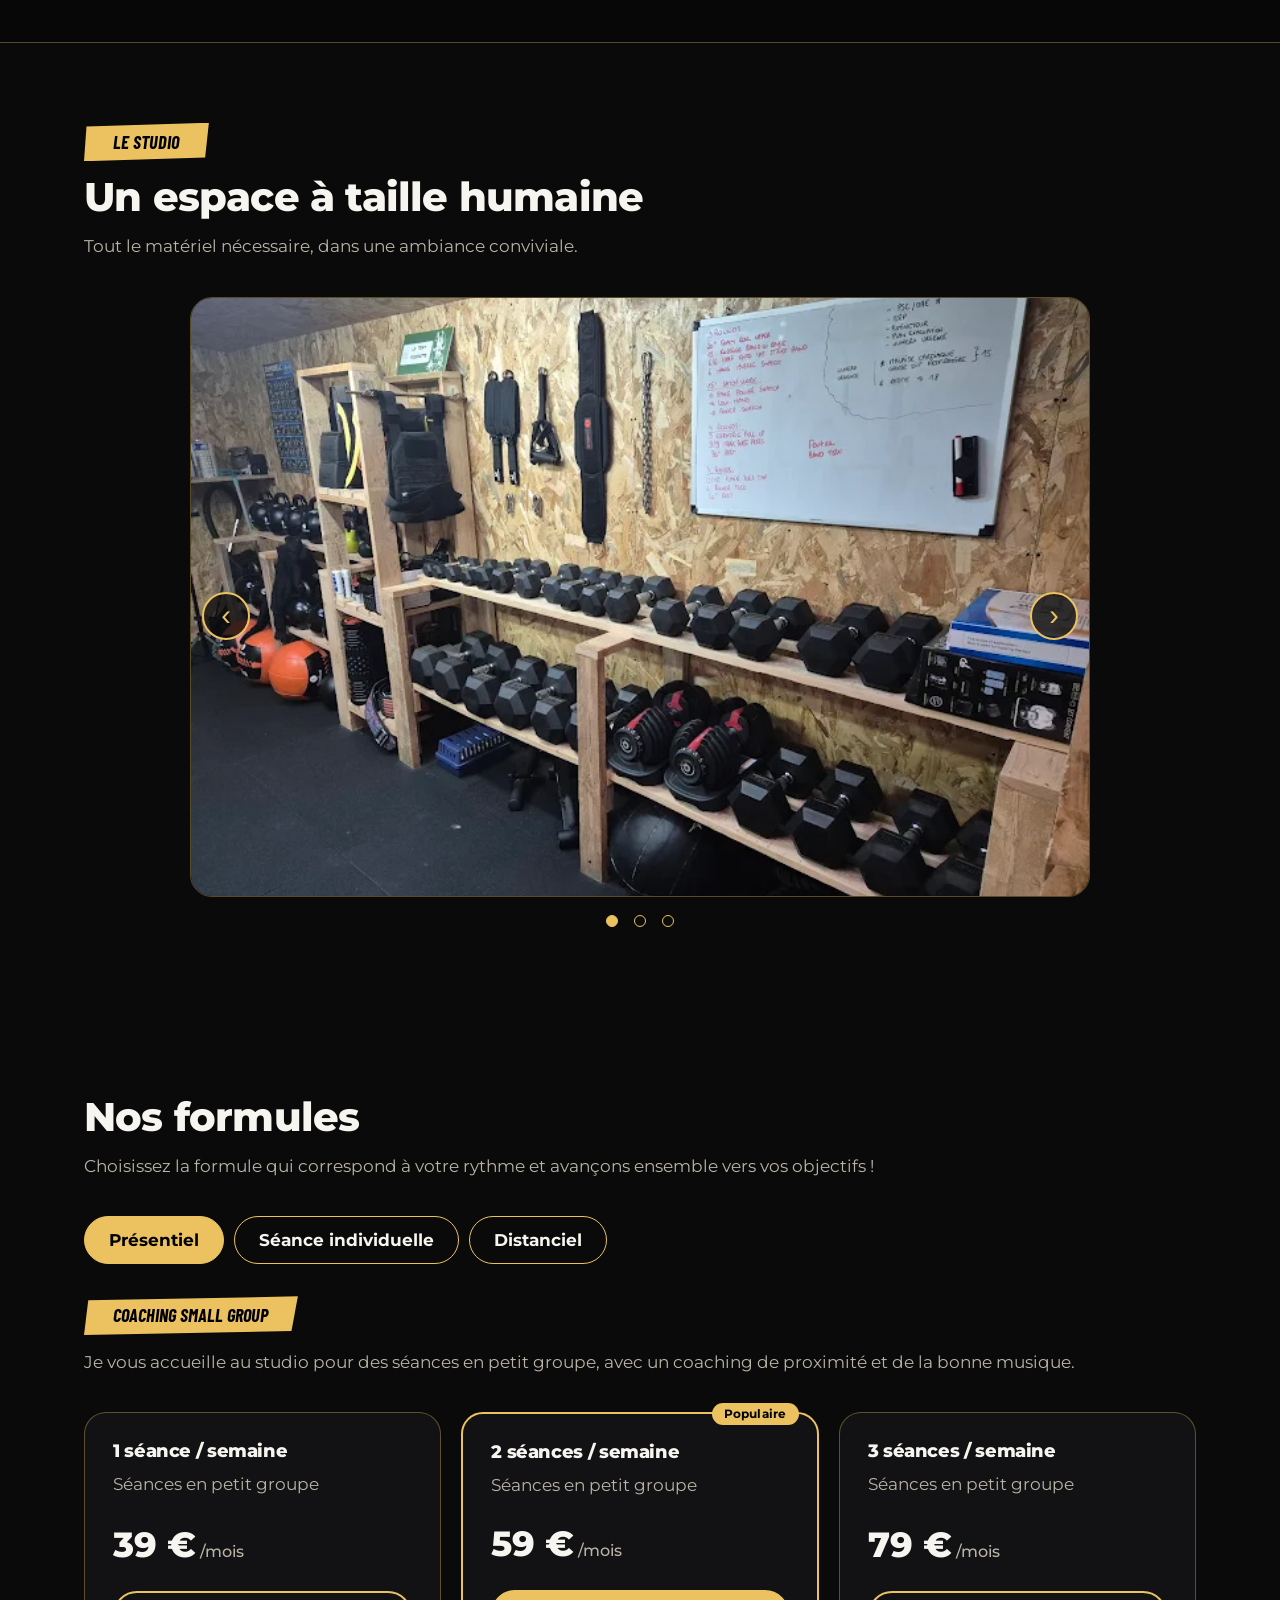
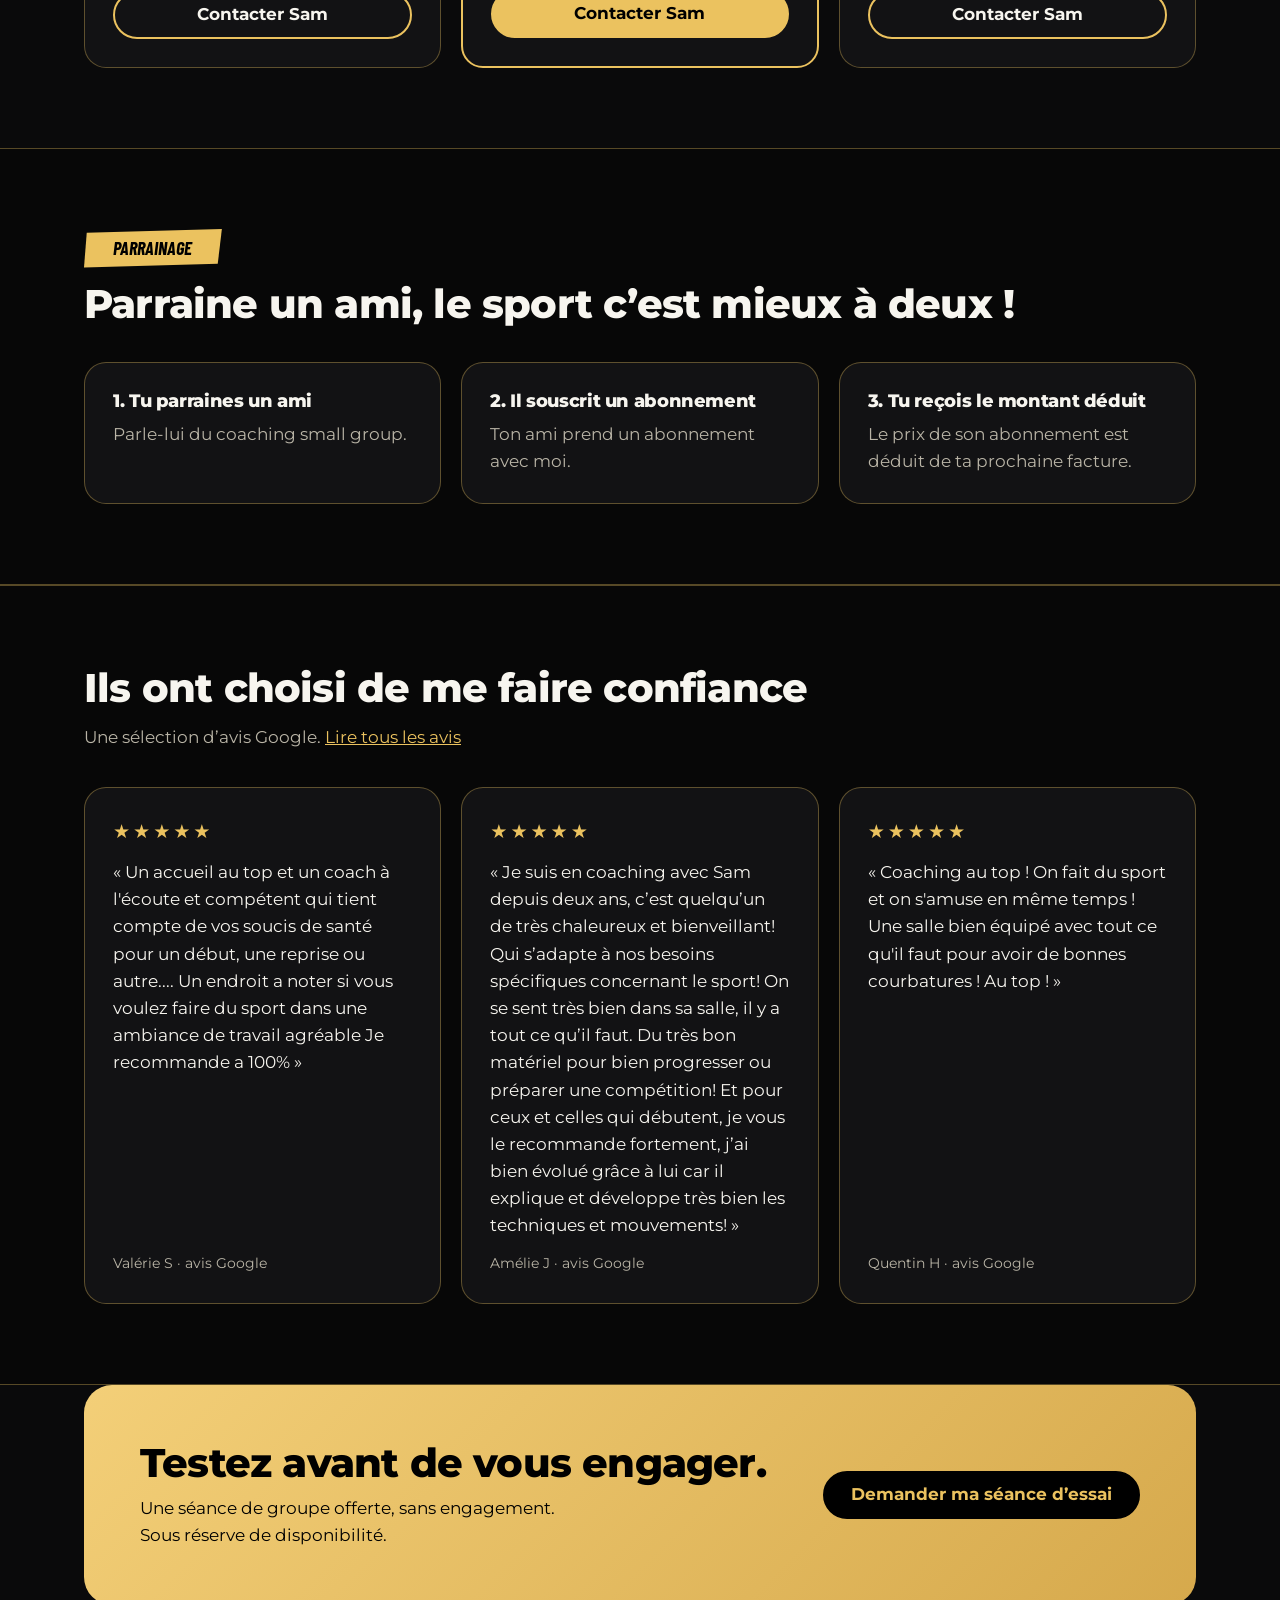
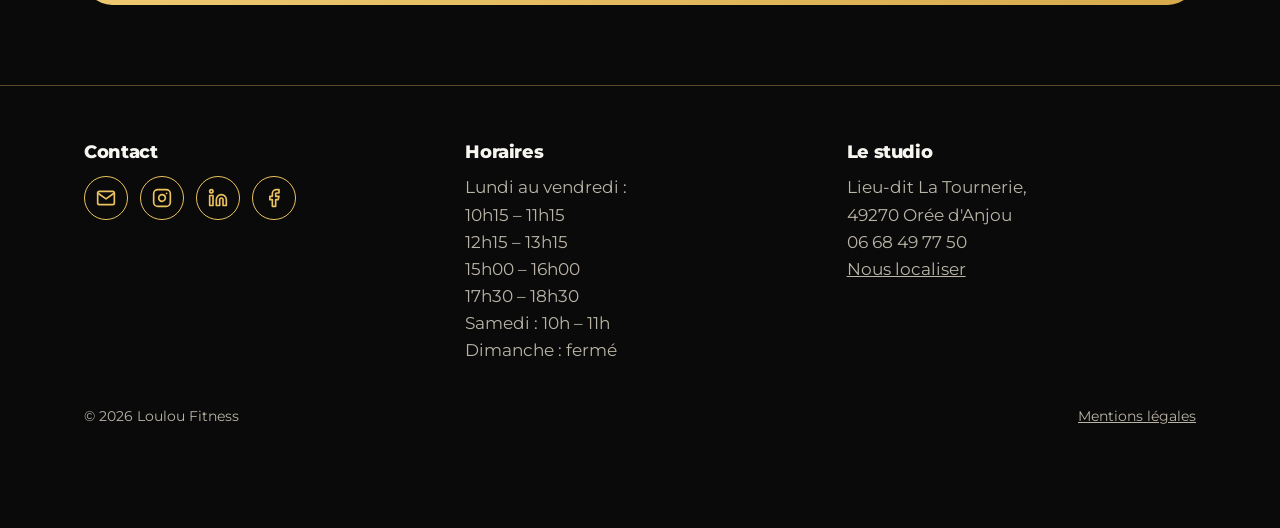
==== commit 21a45428: "changement photo" ====
--- a/index.html
+++ b/index.html
@@ -54,20 +54,32 @@
         "openingHoursSpecification": [
           {
             "@type": "OpeningHoursSpecification",
-            "dayOfWeek": [
-              "Monday",
-              "Tuesday",
-              "Wednesday",
-              "Thursday",
-              "Friday"
-            ],
-            "opens": "09:00",
-            "closes": "20:30"
+            "dayOfWeek": ["Monday", "Tuesday", "Wednesday", "Thursday", "Friday"],
+            "opens": "10:15",
+            "closes": "11:15"
+          },
+          {
+            "@type": "OpeningHoursSpecification",
+            "dayOfWeek": ["Monday", "Tuesday", "Wednesday", "Thursday", "Friday"],
+            "opens": "12:15",
+            "closes": "13:15"
+          },
+          {
+            "@type": "OpeningHoursSpecification",
+            "dayOfWeek": ["Monday", "Tuesday", "Wednesday", "Thursday", "Friday"],
+            "opens": "15:00",
+            "closes": "16:00"
+          },
+          {
+            "@type": "OpeningHoursSpecification",
+            "dayOfWeek": ["Monday", "Tuesday", "Wednesday", "Thursday", "Friday"],
+            "opens": "17:30",
+            "closes": "18:30"
           },
           {
             "@type": "OpeningHoursSpecification",
             "dayOfWeek": "Saturday",
-            "opens": "09:00",
+            "opens": "10:00",
             "closes": "11:00"
           }
         ],
@@ -145,7 +157,7 @@
           <div class="card">
             <h3>Créneaux flexibles</h3>
             <p>
-              Du lundi au vendredi de 9h à 20h30, avec réservation en ligne.
+              Du lundi au vendredi, 4 créneaux par jour : 10h15, 12h15, 15h et 17h30. Le samedi à 10h.
             </p>
           </div>
         </div>
@@ -203,16 +215,16 @@
             <div class="track" tabindex="0">
               <figure class="slide">
                 <img
-                  src="assets/photo_studio_1.avif"
-                  alt="Description de la photo"
+                  src="assets/salle-db-kb.webp"
+                  alt="Haltères et kettlebells au studio Loulou Fitness"
                   width="1200"
                   height="800"
                 />
               </figure>
               <figure class="slide">
                 <img
-                  src="assets/photo_studio_2.avif"
-                  alt="Description de la photo"
+                  src="assets/salle-rack.webp"
+                  alt="Rack de musculation au studio Loulou Fitness"
                   width="1200"
                   height="800"
                   loading="lazy"
@@ -220,8 +232,8 @@
               </figure>
               <figure class="slide">
                 <img
-                  src="assets/photo_studio_3.avif"
-                  alt="Description de la photo"
+                  src="assets/salle-ergo.webp"
+                  alt="Ergomètre au studio Loulou Fitness"
                   width="1200"
                   height="800"
                   loading="lazy"
@@ -556,8 +568,12 @@
           <div>
             <h3>Horaires</h3>
             <ul>
-              <li>Lundi au vendredi : 9h – 20h30</li>
-              <li>Samedi : 9h – 11h</li>
+              <li>Lundi au vendredi :</li>
+              <li>10h15 – 11h15</li>
+              <li>12h15 – 13h15</li>
+              <li>15h00 – 16h00</li>
+              <li>17h30 – 18h30</li>
+              <li>Samedi : 10h – 11h</li>
               <li>Dimanche : fermé</li>
             </ul>
           </div>
@@ -775,7 +791,7 @@
           time = document.getElementById("trial-time"),
           msg = document.getElementById("trial-msg");
         var ALL=['10h15','12h15','15h00','17h30']; // [début, dernier créneau] en minutes ; dimanche absent = fermé
-        var SLOTS={1:ALL,2:ALL,3:ALL,4:ALL,5:ALL,6:ALL};
+        var SLOTS={1:ALL,2:ALL,3:ALL,4:ALL,5:ALL,6:['10h00']};
         function pad(n) {
           return n < 10 ? "0" + n : "" + n;
         }
